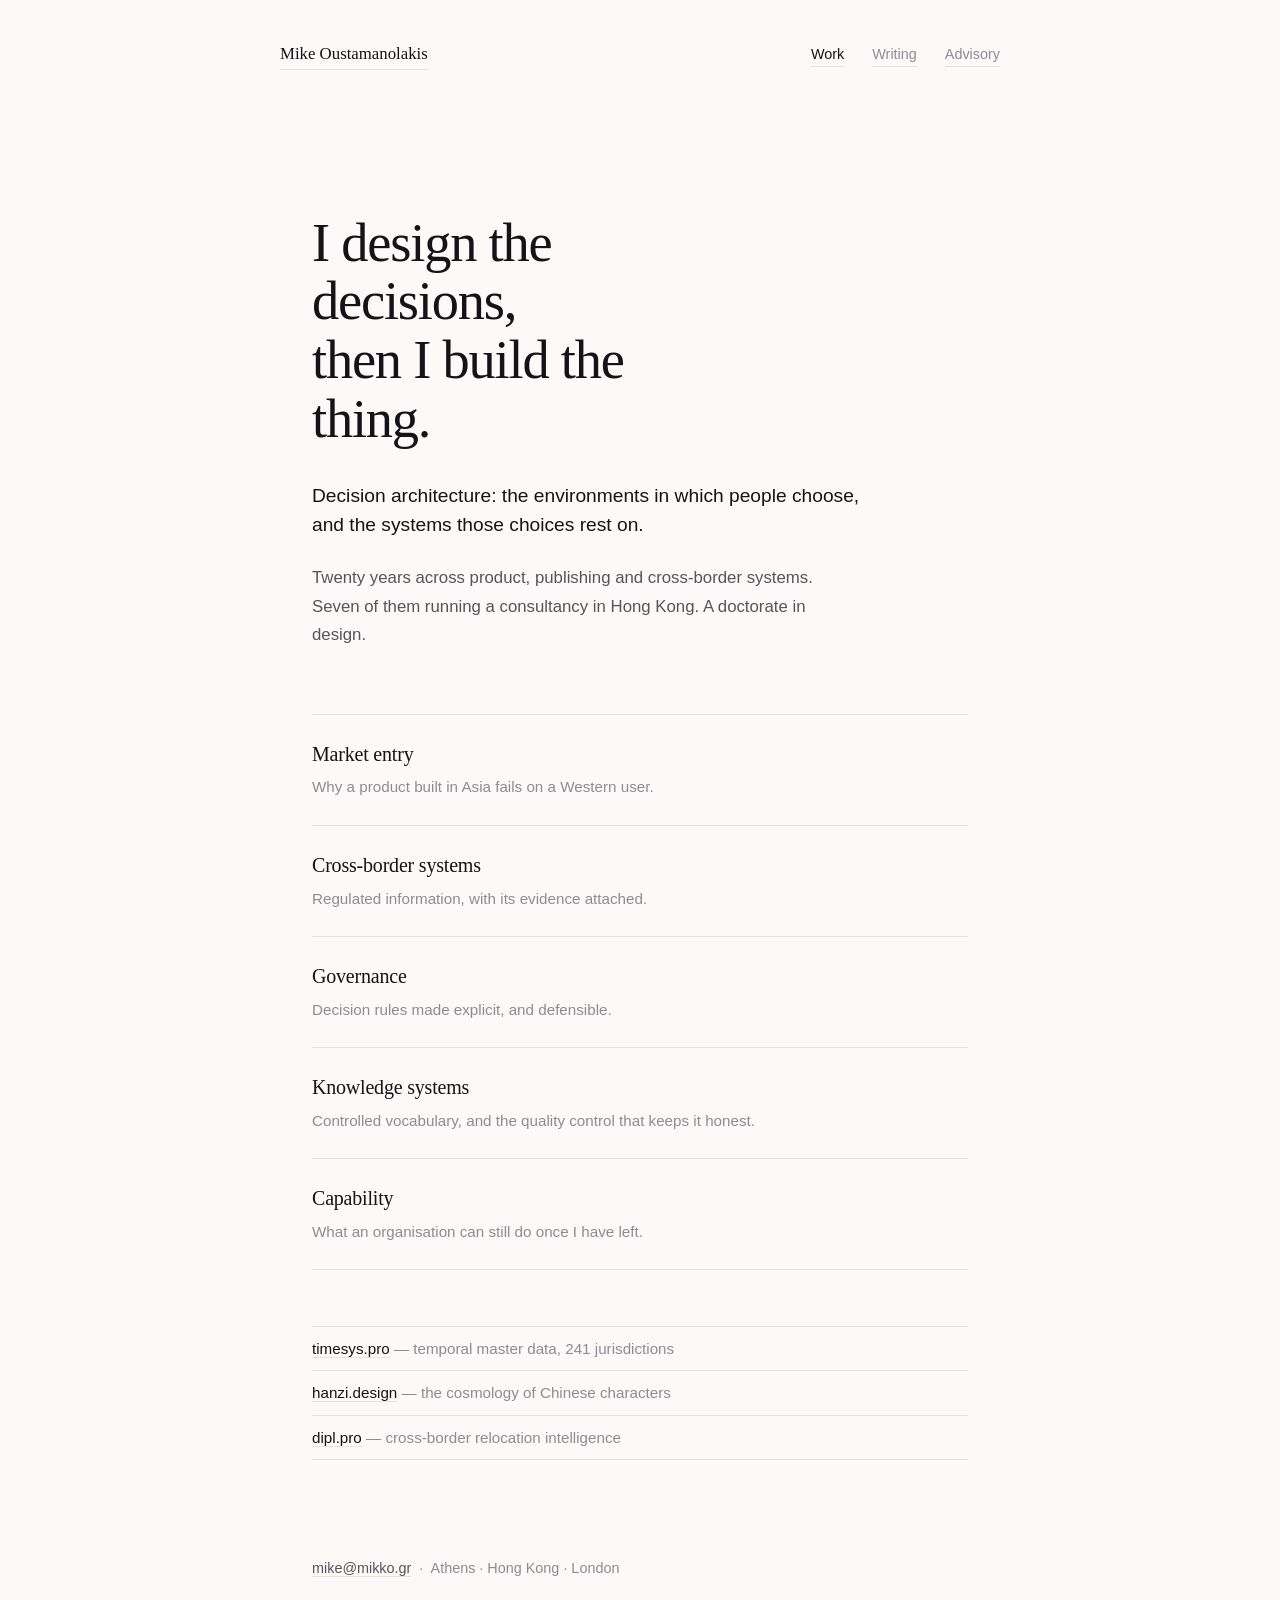
==== index.html @ 337f1ff6 "Minimal rewrite: 3 nav items, ~800 words total, evidence as bare lists" ====
<!doctype html>
<html lang="en"><head>
<meta charset="utf-8">
<meta name="viewport" content="width=device-width,initial-scale=1">
<title>Mike Oustamanolakis</title>
<meta name="description" content="Decision architecture — the environments in which people choose.">
<meta property="og:title" content="Mike Oustamanolakis"><meta property="og:description" content="Decision architecture — the environments in which people choose.">
<meta name="robots" content="noindex,nofollow"><!-- STAGING: remove to publish -->
<link rel="canonical" href="https://mikko.gr/">
<link rel="stylesheet" href="assets/site.css">
</head><body>
<a class="skip" href="#main">Skip to content</a>
<header class="site"><div class="wrap">
<a class="brand" href="/">Mike Oustamanolakis</a><nav class="site"><a href="index.html" aria-current="page">Work</a><a href="writing.html">Writing</a><a href="advisory.html">Advisory</a></nav>
</div></header>
<main id="main"><div class="wrap">

<h1>I design the decisions,<br>then I build the thing.</h1>
<p class="state">Decision architecture: the environments in which people choose, and the systems
those choices rest on.</p>
<p>Twenty years across product, publishing and cross-border systems. Seven of them running a
consultancy in Hong Kong. A doctorate in design.</p>
<ul class="index">
<li><a href="market-entry"><strong>Market entry</strong><span>Why a product built in Asia fails on a Western user.</span></a></li>
<li><a href="cross-border"><strong>Cross-border systems</strong><span>Regulated information, with its evidence attached.</span></a></li>
<li><a href="governance"><strong>Governance</strong><span>Decision rules made explicit, and defensible.</span></a></li>
<li><a href="knowledge"><strong>Knowledge systems</strong><span>Controlled vocabulary, and the quality control that keeps it honest.</span></a></li>
<li><a href="capability"><strong>Capability</strong><span>What an organisation can still do once I have left.</span></a></li>
</ul>
<ul class="bare">
<li><b><a href="https://timesys.pro">timesys.pro</a></b> — temporal master data, 241 jurisdictions</li>
<li><b><a href="https://hanzi.design">hanzi.design</a></b> — the cosmology of Chinese characters</li>
<li><b><a href="https://dipl.pro">dipl.pro</a></b> — cross-border relocation intelligence</li>
</ul>

</div></main>
<footer class="site"><div class="wrap"><a href="mailto:mike@mikko.gr">mike@mikko.gr</a> &nbsp;·&nbsp; Athens · Hong Kong · London</div></footer>
</body></html>
---- assets/site.css ----
/* mikko.gr — dependency-free. */
:root{
  --bg:#fbfaf8; --fg:#141317; --fg-2:#56535d; --fg-3:#8e8a96;
  --rule:#e6e3dd; --accent:#7d1a37;
  --serif:"Iowan Old Style","Palatino Linotype",Palatino,Georgia,serif;
  --sans:-apple-system,BlinkMacSystemFont,"Segoe UI",Helvetica,Arial,sans-serif;
  --mono:ui-monospace,SFMono-Regular,Menlo,monospace;
}
@media (prefers-color-scheme:dark){
  :root{--bg:#111015;--fg:#f4f2ee;--fg-2:#a9a5b0;--fg-3:#767280;--rule:#292731;--accent:#e08aa1}
}
:root[data-theme="dark"]{--bg:#111015;--fg:#f4f2ee;--fg-2:#a9a5b0;--fg-3:#767280;--rule:#292731;--accent:#e08aa1}
:root[data-theme="light"]{--bg:#fbfaf8;--fg:#141317;--fg-2:#56535d;--fg-3:#8e8a96;--rule:#e6e3dd;--accent:#7d1a37}

*{box-sizing:border-box}
html{-webkit-text-size-adjust:100%}
body{margin:0;background:var(--bg);color:var(--fg);font-family:var(--sans);
  font-size:17px;line-height:1.7;-webkit-font-smoothing:antialiased}
.wrap{max-width:720px;margin:0 auto;padding:0 clamp(1.5rem,6vw,2rem)}

header.site .wrap{display:flex;align-items:baseline;gap:2.5rem;
  padding:2.5rem 0 0;flex-wrap:wrap}
.brand{font-family:var(--serif);font-size:1.05rem;text-decoration:none;color:var(--fg)}
nav.site{margin-left:auto;display:flex;gap:1.75rem}
nav.site a{font-size:.9rem;color:var(--fg-3);text-decoration:none}
nav.site a:hover,nav.site a[aria-current="page"]{color:var(--fg)}

main{padding:clamp(5rem,14vw,9rem) 0 6rem}
h1{font-family:var(--serif);font-weight:400;letter-spacing:-.022em;line-height:1.08;
  font-size:clamp(2.3rem,6vw,3.4rem);margin:0 0 2rem;max-width:16ch}
h1.wide{max-width:20ch}
p{margin:0 0 1.5rem;color:var(--fg-2);max-width:58ch;font-size:1.05rem}
p.state{color:var(--fg);font-size:1.2rem;line-height:1.55;max-width:52ch}
a{color:var(--fg);text-decoration:none;border-bottom:1px solid var(--rule)}
a:hover{border-bottom-color:var(--accent)}
em{font-style:italic}
.eyebrow{font-family:var(--mono);font-size:.7rem;letter-spacing:.18em;
  text-transform:uppercase;color:var(--fg-3);margin:0 0 2.5rem}

/* index list */
ul.index{list-style:none;padding:0;margin:4rem 0 0;border-top:1px solid var(--rule)}
ul.index li{border-bottom:1px solid var(--rule)}
ul.index a{display:block;padding:1.4rem 0;border:0}
ul.index a:hover{color:var(--accent)}
ul.index strong{display:block;font-family:var(--serif);font-weight:400;
  font-size:1.25rem;letter-spacing:-.01em;color:var(--fg);margin-bottom:.15rem}
ul.index span{font-size:.95rem;color:var(--fg-3)}

/* bare facts */
ul.bare{list-style:none;padding:0;margin:3.5rem 0 0;font-size:.95rem;color:var(--fg-3)}
ul.bare li{padding:.55rem 0;border-bottom:1px solid var(--rule)}
ul.bare li:first-child{border-top:1px solid var(--rule)}
ul.bare b{color:var(--fg);font-weight:500}

footer.site{padding:0 0 6rem}
footer.site .wrap{color:var(--fg-3);font-size:.9rem}
footer.site a{color:var(--fg-2);border-bottom-color:var(--rule)}
.skip{position:absolute;left:-9999px}
.skip:focus{left:1rem;top:1rem;background:var(--bg);padding:.6rem 1rem;z-index:99}
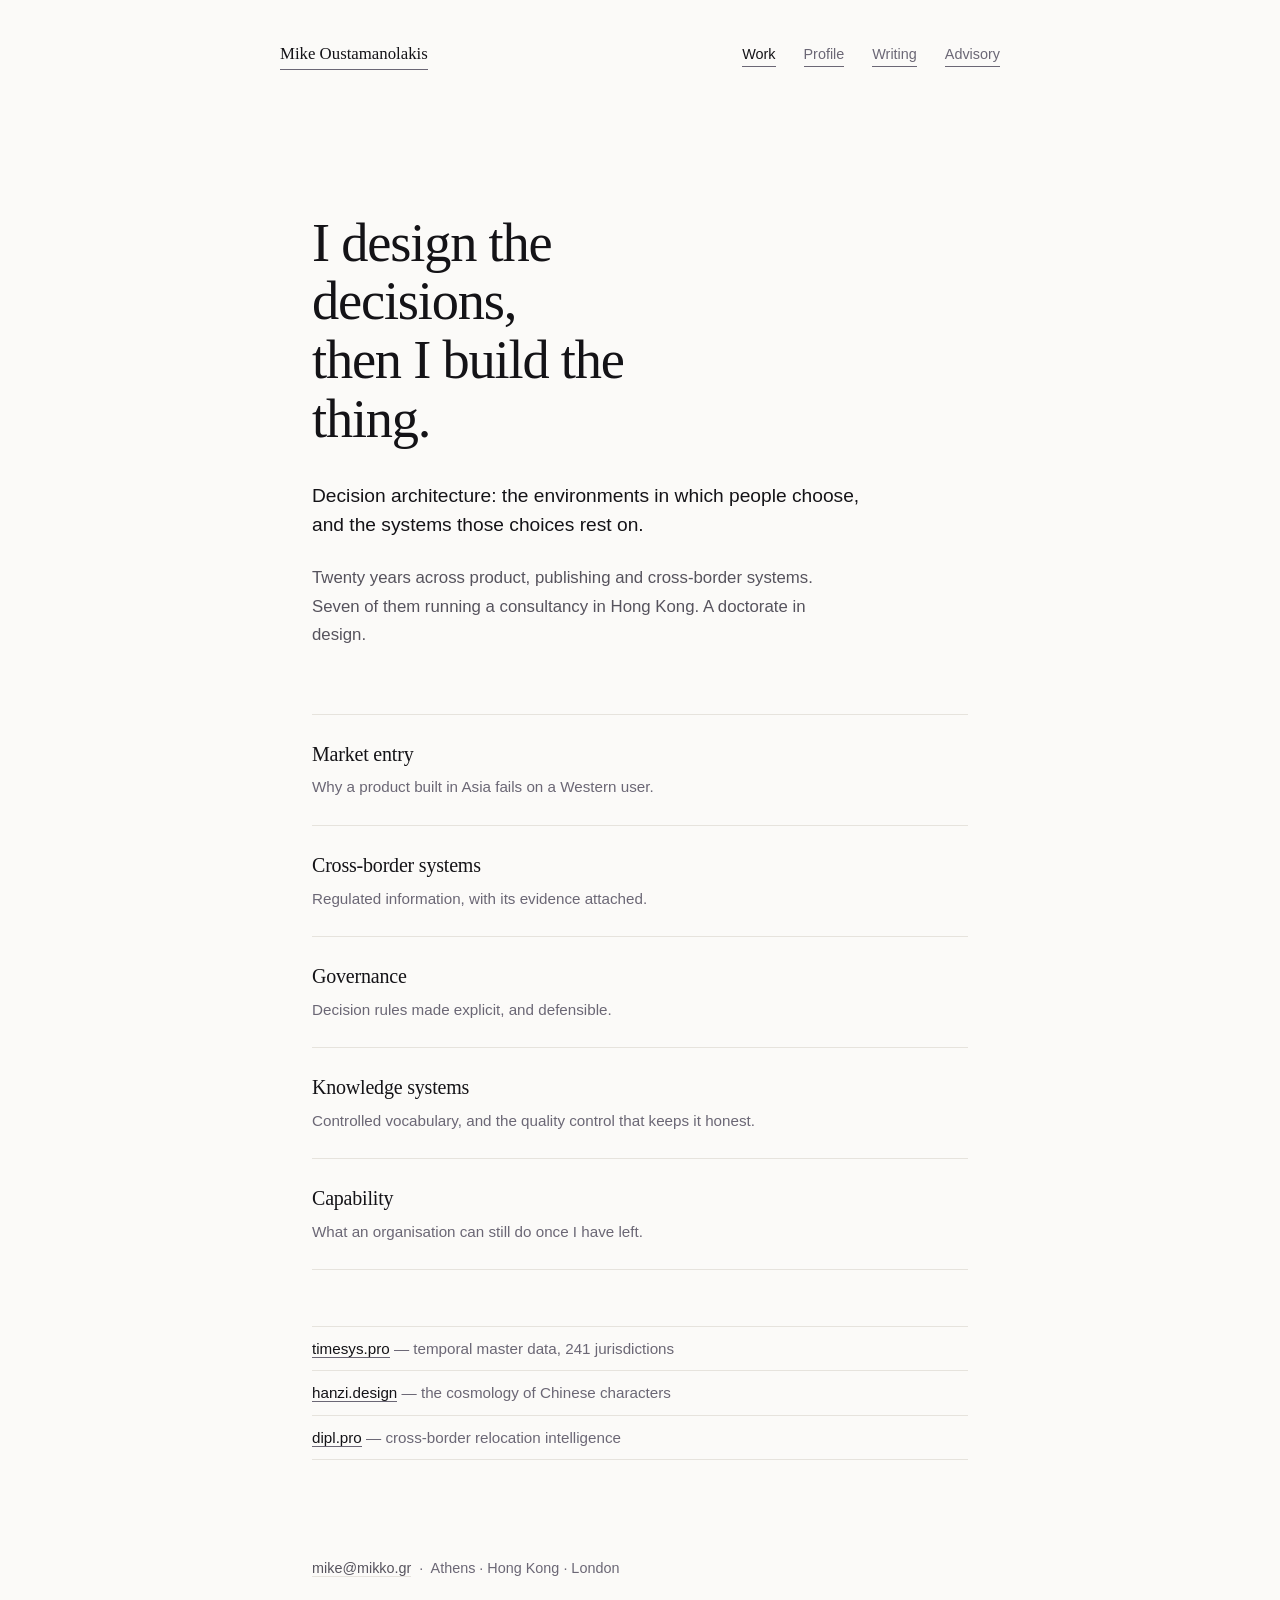
==== commit 3c9c2239: "Add /profile and 404; WCAG 2.1 AA fixes (contrast, link affordance, focus-visible)" ====
--- a/index.html
+++ b/index.html
@@ -11,7 +11,7 @@
 </head><body>
 <a class="skip" href="#main">Skip to content</a>
 <header class="site"><div class="wrap">
-<a class="brand" href="/">Mike Oustamanolakis</a><nav class="site"><a href="index.html" aria-current="page">Work</a><a href="writing.html">Writing</a><a href="advisory.html">Advisory</a></nav>
+<a class="brand" href="/">Mike Oustamanolakis</a><nav class="site"><a href="/" aria-current="page">Work</a><a href="/profile">Profile</a><a href="/writing">Writing</a><a href="/advisory">Advisory</a></nav>
 </div></header>
 <main id="main"><div class="wrap">
 
--- a/assets/site.css
+++ b/assets/site.css
@@ -1,16 +1,16 @@
 /* mikko.gr — dependency-free. */
 :root{
-  --bg:#fbfaf8; --fg:#141317; --fg-2:#56535d; --fg-3:#8e8a96;
+  --bg:#fbfaf8; --fg:#141317; --fg-2:#56535d; --fg-3:#6b6775;
   --rule:#e6e3dd; --accent:#7d1a37;
   --serif:"Iowan Old Style","Palatino Linotype",Palatino,Georgia,serif;
   --sans:-apple-system,BlinkMacSystemFont,"Segoe UI",Helvetica,Arial,sans-serif;
   --mono:ui-monospace,SFMono-Regular,Menlo,monospace;
 }
 @media (prefers-color-scheme:dark){
-  :root{--bg:#111015;--fg:#f4f2ee;--fg-2:#a9a5b0;--fg-3:#767280;--rule:#292731;--accent:#e08aa1}
+  :root{--bg:#111015;--fg:#f4f2ee;--fg-2:#a9a5b0;--fg-3:#8f8b99;--rule:#292731;--accent:#e08aa1}
 }
-:root[data-theme="dark"]{--bg:#111015;--fg:#f4f2ee;--fg-2:#a9a5b0;--fg-3:#767280;--rule:#292731;--accent:#e08aa1}
-:root[data-theme="light"]{--bg:#fbfaf8;--fg:#141317;--fg-2:#56535d;--fg-3:#8e8a96;--rule:#e6e3dd;--accent:#7d1a37}
+:root[data-theme="dark"]{--bg:#111015;--fg:#f4f2ee;--fg-2:#a9a5b0;--fg-3:#8f8b99;--rule:#292731;--accent:#e08aa1}
+:root[data-theme="light"]{--bg:#fbfaf8;--fg:#141317;--fg-2:#56535d;--fg-3:#6b6775;--rule:#e6e3dd;--accent:#7d1a37}
 
 *{box-sizing:border-box}
 html{-webkit-text-size-adjust:100%}
@@ -31,7 +31,7 @@
 h1.wide{max-width:20ch}
 p{margin:0 0 1.5rem;color:var(--fg-2);max-width:58ch;font-size:1.05rem}
 p.state{color:var(--fg);font-size:1.2rem;line-height:1.55;max-width:52ch}
-a{color:var(--fg);text-decoration:none;border-bottom:1px solid var(--rule)}
+a{color:var(--fg);text-decoration:none;border-bottom:1px solid var(--fg-3)}
 a:hover{border-bottom-color:var(--accent)}
 em{font-style:italic}
 .eyebrow{font-family:var(--mono);font-size:.7rem;letter-spacing:.18em;
@@ -57,3 +57,10 @@
 footer.site a{color:var(--fg-2);border-bottom-color:var(--rule)}
 .skip{position:absolute;left:-9999px}
 .skip:focus{left:1rem;top:1rem;background:var(--bg);padding:.6rem 1rem;z-index:99}
+
+h2{font-family:var(--serif);font-weight:400;font-size:1.35rem;letter-spacing:-.01em;
+  margin:4rem 0 0;color:var(--fg)}
+h2 + ul.bare{margin-top:1.25rem}
+
+a:focus-visible,button:focus-visible{outline:2px solid var(--accent);outline-offset:3px;border-radius:2px}
+@media (prefers-reduced-motion:reduce){*{animation:none!important;transition:none!important}}
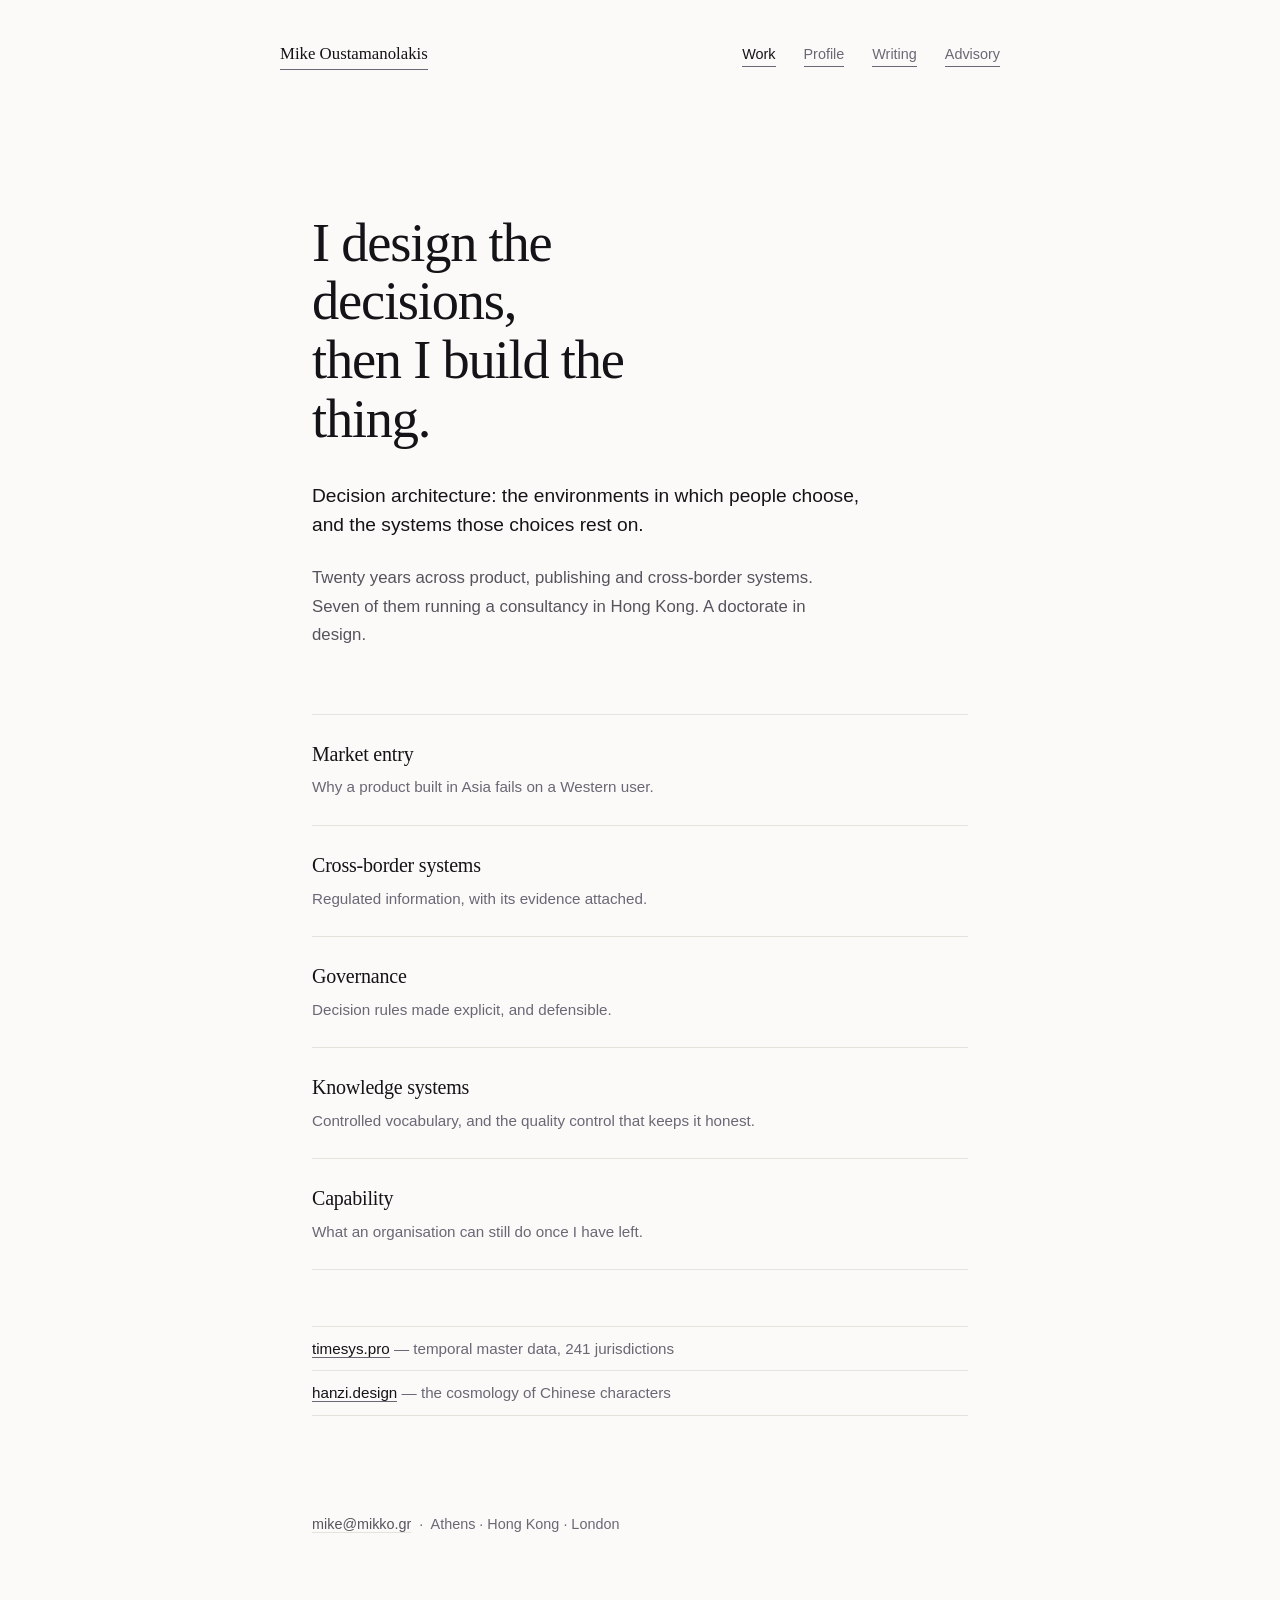
==== commit 4050b599: "Add HSBC executive briefing deck; remove dead dipl.pro links" ====
--- a/index.html
+++ b/index.html
@@ -30,7 +30,6 @@
 <ul class="bare">
 <li><b><a href="https://timesys.pro">timesys.pro</a></b> — temporal master data, 241 jurisdictions</li>
 <li><b><a href="https://hanzi.design">hanzi.design</a></b> — the cosmology of Chinese characters</li>
-<li><b><a href="https://dipl.pro">dipl.pro</a></b> — cross-border relocation intelligence</li>
 </ul>
 
 </div></main>
--- a/assets/site.css
+++ b/assets/site.css
@@ -64,3 +64,19 @@
 
 a:focus-visible,button:focus-visible{outline:2px solid var(--accent);outline-offset:3px;border-radius:2px}
 @media (prefers-reduced-motion:reduce){*{animation:none!important;transition:none!important}}
+
+/* case study */
+.meta{font-family:var(--mono);font-size:.72rem;letter-spacing:.06em;color:var(--fg-3);
+  margin:0 0 3rem;line-height:1.9}
+.scroll-x{overflow-x:auto;margin:2.5rem 0}
+table.cmp{width:100%;border-collapse:collapse;font-size:.95rem;min-width:420px}
+table.cmp th{text-align:left;font-family:var(--mono);font-size:.68rem;letter-spacing:.1em;
+  text-transform:uppercase;color:var(--fg-3);font-weight:400;padding:0 1rem .7rem 0;
+  border-bottom:1px solid var(--fg-3)}
+table.cmp td{padding:.75rem 1rem .75rem 0;border-bottom:1px solid var(--rule);color:var(--fg-2)}
+table.cmp td:first-child{color:var(--fg)}
+table.cmp td+td,table.cmp th+th{text-align:right;width:1%;white-space:nowrap;font-variant-numeric:tabular-nums}
+blockquote{margin:3rem 0;padding-left:1.5rem;border-left:2px solid var(--accent);
+  font-family:var(--serif);font-size:1.35rem;line-height:1.4;color:var(--fg);max-width:44ch}
+blockquote p{color:inherit;margin:0;max-width:none;font-size:inherit}
+.talk{margin-top:5rem;padding-top:2.5rem;border-top:1px solid var(--fg-3)}
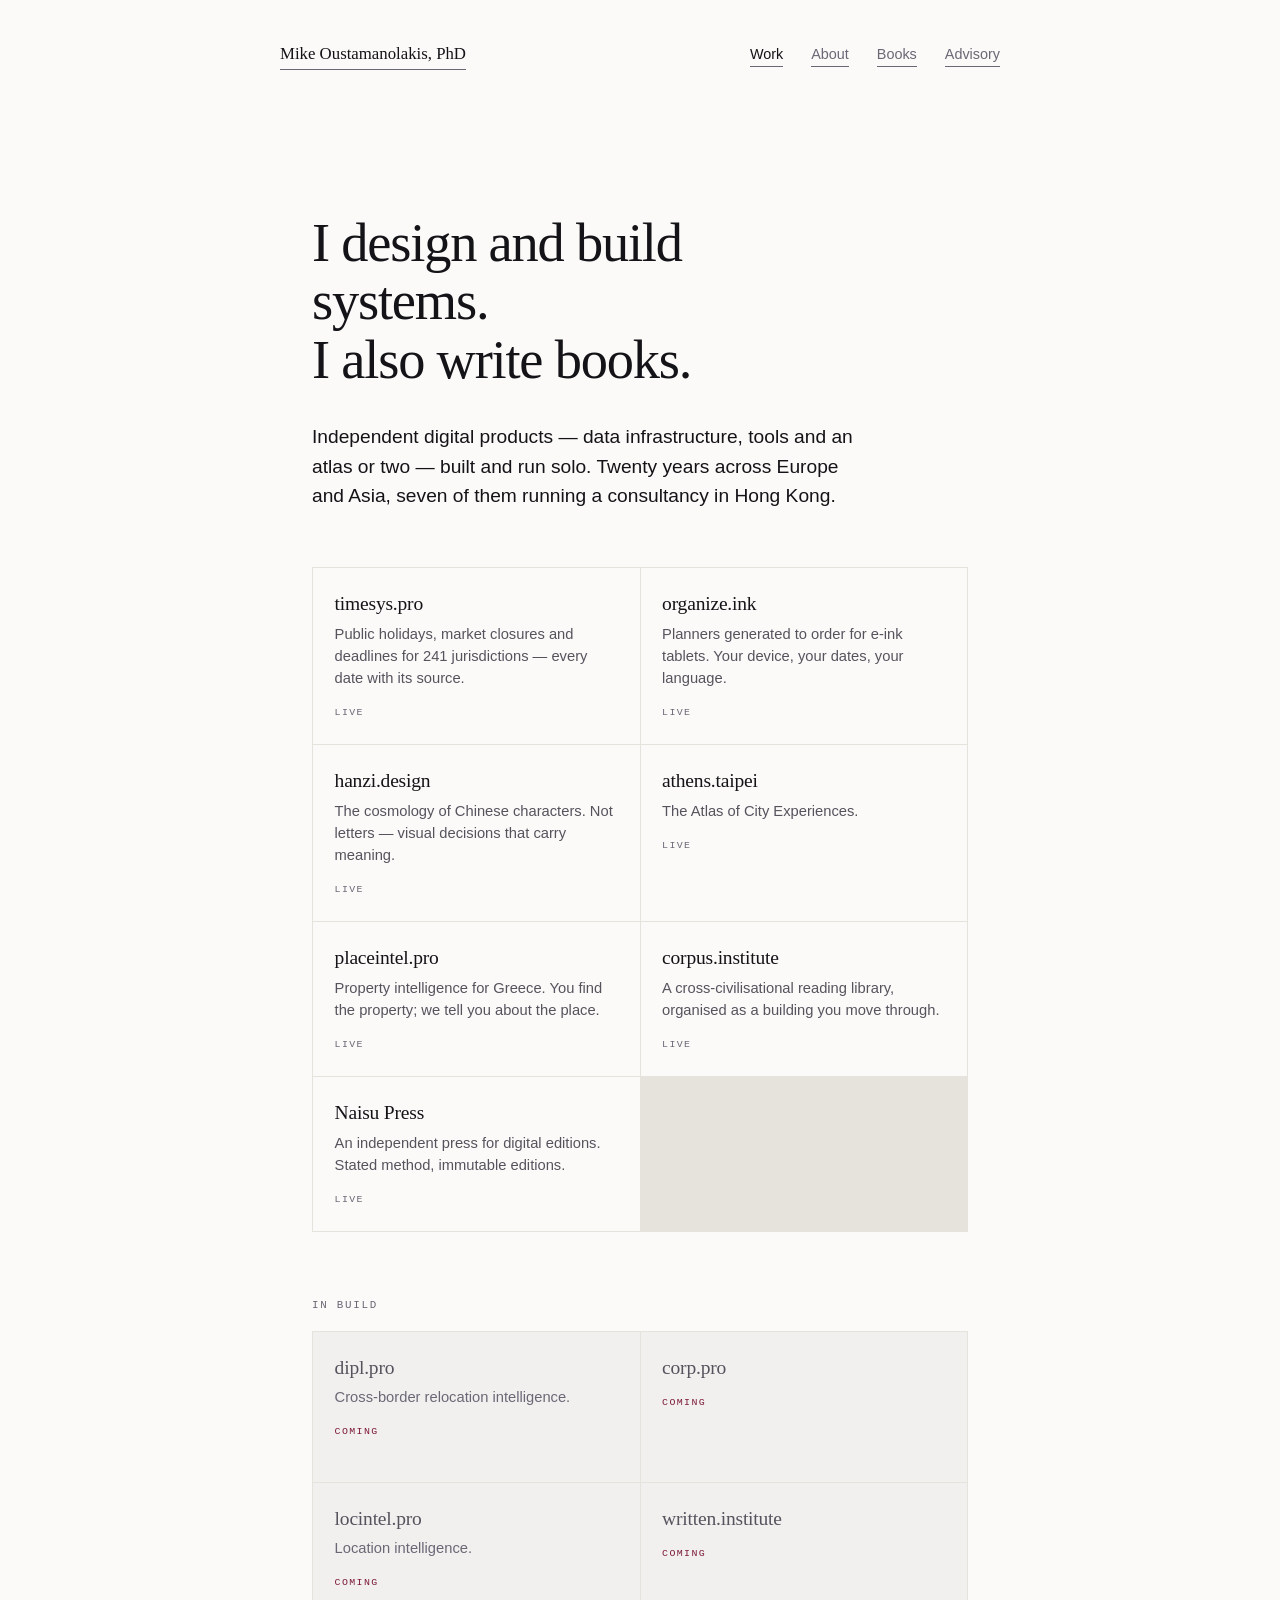
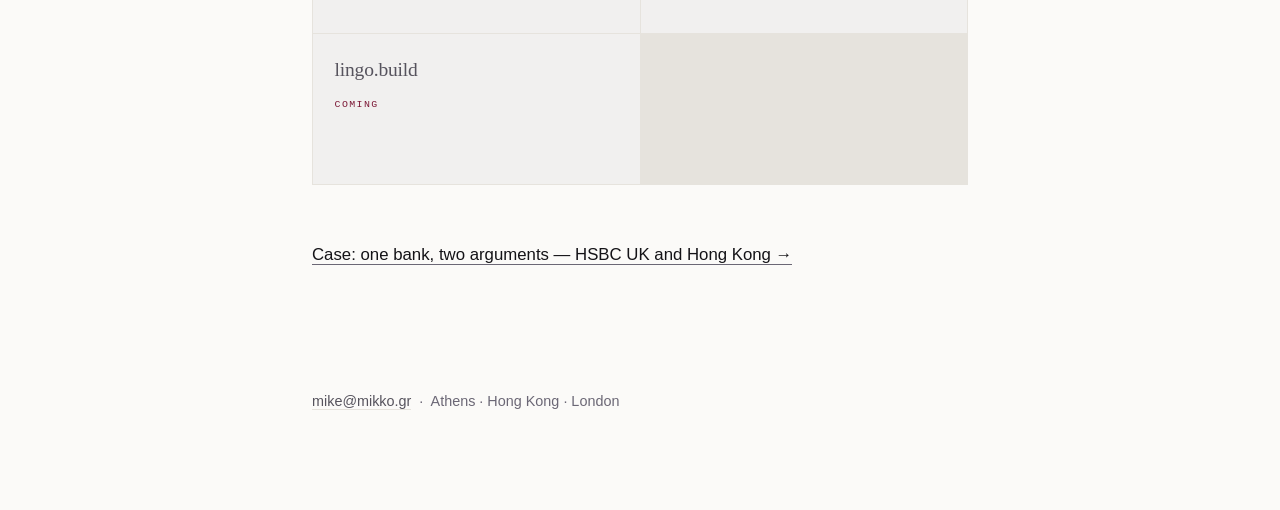
==== commit 922eb304: "Restructure: venture grid homepage, cut five domain essays, industry-first about, PhD in brand" ====
--- a/index.html
+++ b/index.html
@@ -2,35 +2,26 @@
 <html lang="en"><head>
 <meta charset="utf-8">
 <meta name="viewport" content="width=device-width,initial-scale=1">
-<title>Mike Oustamanolakis</title>
-<meta name="description" content="Decision architecture — the environments in which people choose.">
-<meta property="og:title" content="Mike Oustamanolakis"><meta property="og:description" content="Decision architecture — the environments in which people choose.">
+<title>Mike Oustamanolakis, PhD</title>
+<meta name="description" content="I design and build systems. I also write books.">
+<meta property="og:title" content="Mike Oustamanolakis, PhD"><meta property="og:description" content="I design and build systems. I also write books.">
 <meta name="robots" content="noindex,nofollow"><!-- STAGING: remove to publish -->
 <link rel="canonical" href="https://mikko.gr/">
-<link rel="stylesheet" href="assets/site.css">
+<link rel="stylesheet" href="/assets/site.css">
 </head><body>
 <a class="skip" href="#main">Skip to content</a>
 <header class="site"><div class="wrap">
-<a class="brand" href="/">Mike Oustamanolakis</a><nav class="site"><a href="/" aria-current="page">Work</a><a href="/profile">Profile</a><a href="/writing">Writing</a><a href="/advisory">Advisory</a></nav>
+<a class="brand" href="/">Mike Oustamanolakis, PhD</a><nav class="site"><a href="/" aria-current="page">Work</a><a href="/about">About</a><a href="/writing">Books</a><a href="/advisory">Advisory</a></nav>
 </div></header>
 <main id="main"><div class="wrap">
 
-<h1>I design the decisions,<br>then I build the thing.</h1>
-<p class="state">Decision architecture: the environments in which people choose, and the systems
-those choices rest on.</p>
-<p>Twenty years across product, publishing and cross-border systems. Seven of them running a
-consultancy in Hong Kong. A doctorate in design.</p>
-<ul class="index">
-<li><a href="market-entry"><strong>Market entry</strong><span>Why a product built in Asia fails on a Western user.</span></a></li>
-<li><a href="cross-border"><strong>Cross-border systems</strong><span>Regulated information, with its evidence attached.</span></a></li>
-<li><a href="governance"><strong>Governance</strong><span>Decision rules made explicit, and defensible.</span></a></li>
-<li><a href="knowledge"><strong>Knowledge systems</strong><span>Controlled vocabulary, and the quality control that keeps it honest.</span></a></li>
-<li><a href="capability"><strong>Capability</strong><span>What an organisation can still do once I have left.</span></a></li>
-</ul>
-<ul class="bare">
-<li><b><a href="https://timesys.pro">timesys.pro</a></b> — temporal master data, 241 jurisdictions</li>
-<li><b><a href="https://hanzi.design">hanzi.design</a></b> — the cosmology of Chinese characters</li>
-</ul>
+<h1>I design and build systems.<br>I also write books.</h1>
+<p class="state">Independent digital products — data infrastructure, tools and an atlas or two —
+built and run solo. Twenty years across Europe and Asia, seven of them running a consultancy in Hong Kong.</p>
+<div class="grid"><a class="card" href="https://timesys.pro"><span class="name">timesys.pro</span><p class="desc">Public holidays, market closures and deadlines for 241 jurisdictions — every date with its source.</p><span class="tag">Live</span></a><a class="card" href="https://organize.ink"><span class="name">organize.ink</span><p class="desc">Planners generated to order for e-ink tablets. Your device, your dates, your language.</p><span class="tag">Live</span></a><a class="card" href="https://hanzi.design"><span class="name">hanzi.design</span><p class="desc">The cosmology of Chinese characters. Not letters — visual decisions that carry meaning.</p><span class="tag">Live</span></a><a class="card" href="https://athens.taipei"><span class="name">athens.taipei</span><p class="desc">The Atlas of City Experiences.</p><span class="tag">Live</span></a><a class="card" href="https://placeintel.pro"><span class="name">placeintel.pro</span><p class="desc">Property intelligence for Greece. You find the property; we tell you about the place.</p><span class="tag">Live</span></a><a class="card" href="https://corpus.institute"><span class="name">corpus.institute</span><p class="desc">A cross-civilisational reading library, organised as a building you move through.</p><span class="tag">Live</span></a><a class="card" href="https://naisu.pro"><span class="name">Naisu Press</span><p class="desc">An independent press for digital editions. Stated method, immutable editions.</p><span class="tag">Live</span></a></div>
+<p class="groupname">In build</p>
+<div class="grid"><div class="card soon"><span class="name">dipl.pro</span><p class="desc">Cross-border relocation intelligence.</p><span class="tag">Coming</span></div><div class="card soon"><span class="name">corp.pro</span><span class="tag">Coming</span></div><div class="card soon"><span class="name">locintel.pro</span><p class="desc">Location intelligence.</p><span class="tag">Coming</span></div><div class="card soon"><span class="name">written.institute</span><span class="tag">Coming</span></div><div class="card soon"><span class="name">lingo.build</span><span class="tag">Coming</span></div></div>
+<p style="margin-top:3.5rem"><a href="/hsbc">Case: one bank, two arguments &mdash; HSBC UK and Hong Kong &rarr;</a></p>
 
 </div></main>
 <footer class="site"><div class="wrap"><a href="mailto:mike@mikko.gr">mike@mikko.gr</a> &nbsp;·&nbsp; Athens · Hong Kong · London</div></footer>
--- a/assets/site.css
+++ b/assets/site.css
@@ -80,3 +80,21 @@
   font-family:var(--serif);font-size:1.35rem;line-height:1.4;color:var(--fg);max-width:44ch}
 blockquote p{color:inherit;margin:0;max-width:none;font-size:inherit}
 .talk{margin-top:5rem;padding-top:2.5rem;border-top:1px solid var(--fg-3)}
+
+/* venture grid */
+.grid{display:grid;grid-template-columns:repeat(auto-fill,minmax(230px,1fr));
+  gap:1px;background:var(--rule);border:1px solid var(--rule);margin:3.5rem 0 0}
+.card{background:var(--bg);padding:1.5rem 1.35rem 1.4rem;display:block;border:0;min-height:150px}
+a.card:hover{background:var(--card-hover,transparent);border:0}
+a.card:hover .name{color:var(--accent)}
+.card .name{font-family:var(--serif);font-size:1.22rem;letter-spacing:-.01em;color:var(--fg);
+  display:block;margin-bottom:.45rem;line-height:1.2}
+.card .desc{font-size:.92rem;color:var(--fg-2);line-height:1.5;margin:0}
+.card .tag{font-family:var(--mono);font-size:.62rem;letter-spacing:.14em;text-transform:uppercase;
+  color:var(--fg-3);display:block;margin-top:1rem}
+.card.soon{background:color-mix(in srgb,var(--fg-3) 7%,var(--bg))}
+.card.soon .name{color:var(--fg-2)}
+.card.soon .desc{color:var(--fg-3)}
+.card.soon .tag{color:var(--accent)}
+.groupname{font-family:var(--mono);font-size:.68rem;letter-spacing:.16em;text-transform:uppercase;
+  color:var(--fg-3);margin:4rem 0 -2.5rem}
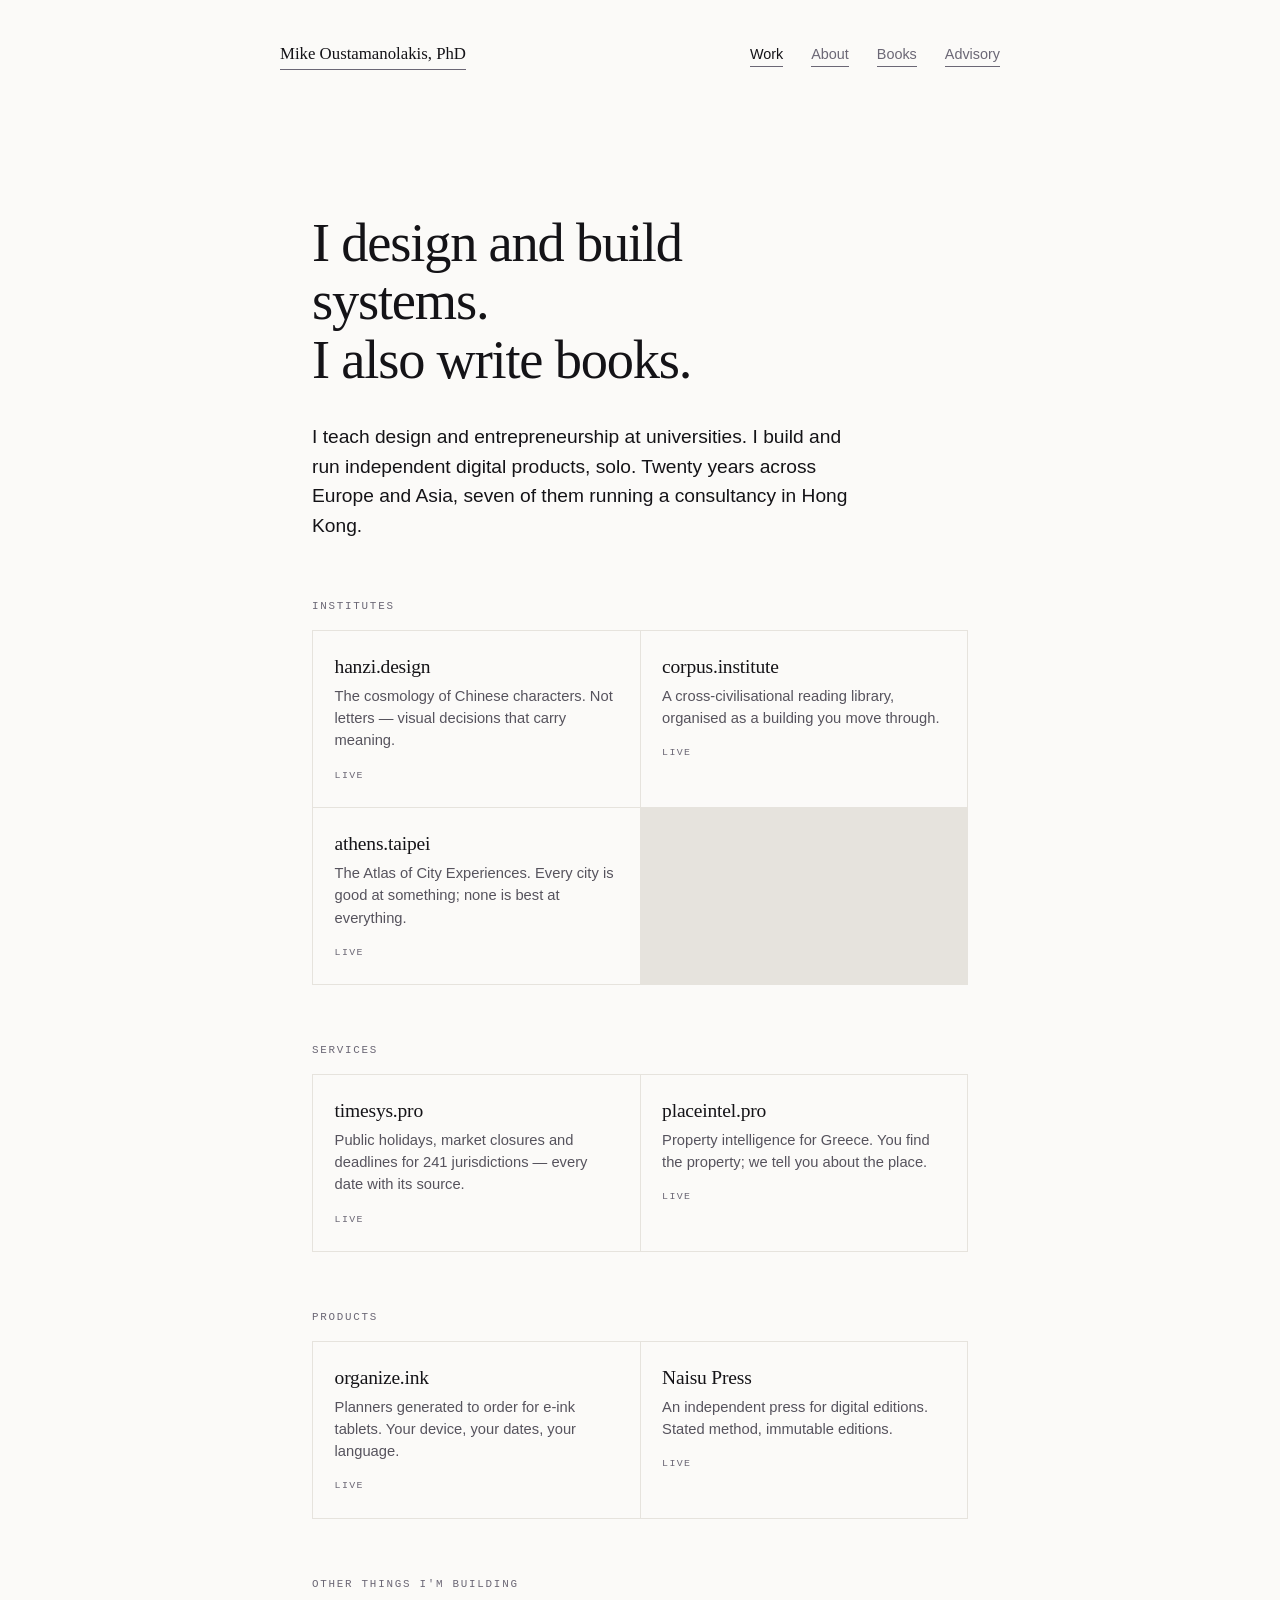
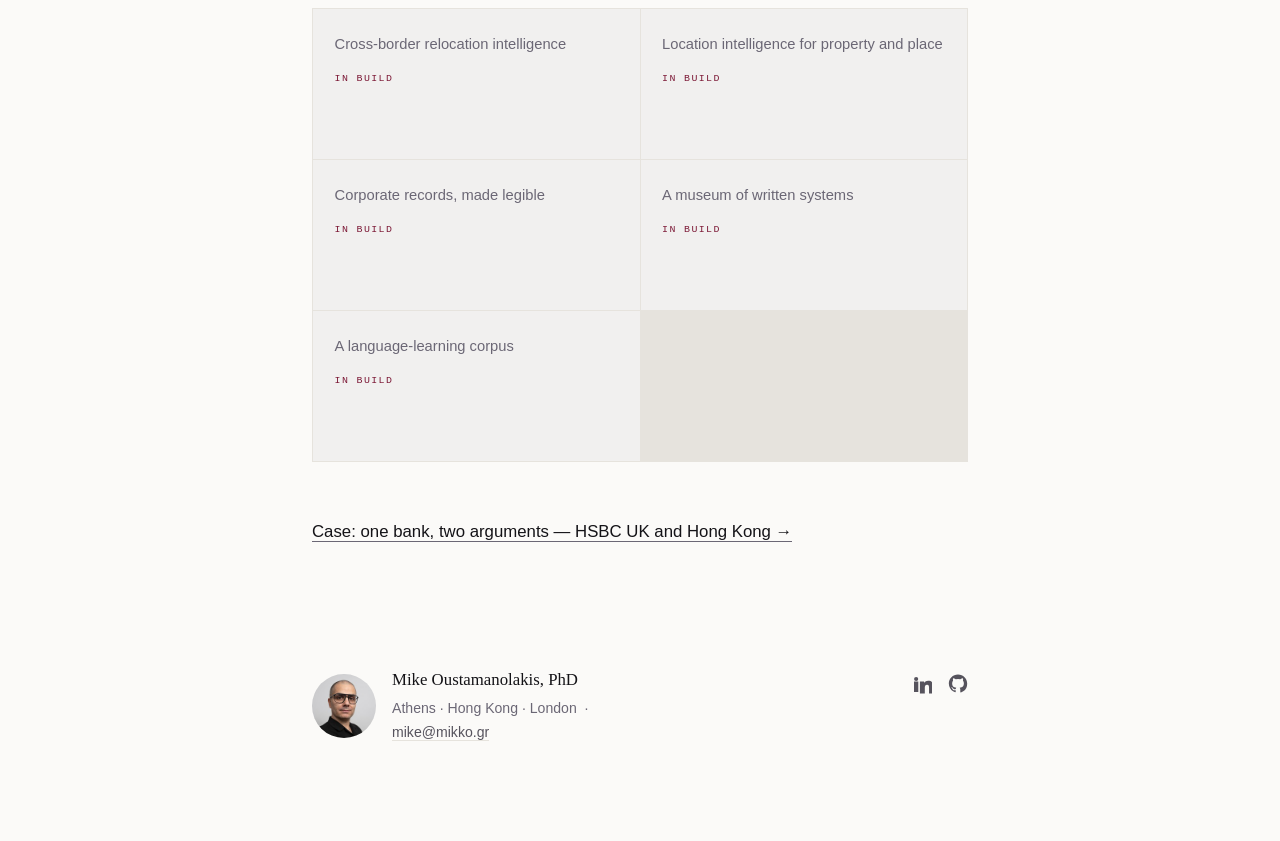
==== commit 23b6fc4f: "Group ventures by taxonomy; concept-only in-build cards; avatar footer, social icons, favicon" ====
--- a/index.html
+++ b/index.html
@@ -7,6 +7,7 @@
 <meta property="og:title" content="Mike Oustamanolakis, PhD"><meta property="og:description" content="I design and build systems. I also write books.">
 <meta name="robots" content="noindex,nofollow"><!-- STAGING: remove to publish -->
 <link rel="canonical" href="https://mikko.gr/">
+<link rel="icon" href="data:image/svg+xml,%3Csvg xmlns='http://www.w3.org/2000/svg' viewBox='0 0 32 32'%3E%3Crect width='32' height='32' rx='6' fill='%23141317'/%3E%3Ctext x='16' y='23' font-family='Georgia,serif' font-size='19' font-style='italic' text-anchor='middle' fill='%23FBFAF8'%3Em%3C/text%3E%3C/svg%3E">
 <link rel="stylesheet" href="/assets/site.css">
 </head><body>
 <a class="skip" href="#main">Skip to content</a>
@@ -16,13 +17,27 @@
 <main id="main"><div class="wrap">
 
 <h1>I design and build systems.<br>I also write books.</h1>
-<p class="state">Independent digital products — data infrastructure, tools and an atlas or two —
-built and run solo. Twenty years across Europe and Asia, seven of them running a consultancy in Hong Kong.</p>
-<div class="grid"><a class="card" href="https://timesys.pro"><span class="name">timesys.pro</span><p class="desc">Public holidays, market closures and deadlines for 241 jurisdictions — every date with its source.</p><span class="tag">Live</span></a><a class="card" href="https://organize.ink"><span class="name">organize.ink</span><p class="desc">Planners generated to order for e-ink tablets. Your device, your dates, your language.</p><span class="tag">Live</span></a><a class="card" href="https://hanzi.design"><span class="name">hanzi.design</span><p class="desc">The cosmology of Chinese characters. Not letters — visual decisions that carry meaning.</p><span class="tag">Live</span></a><a class="card" href="https://athens.taipei"><span class="name">athens.taipei</span><p class="desc">The Atlas of City Experiences.</p><span class="tag">Live</span></a><a class="card" href="https://placeintel.pro"><span class="name">placeintel.pro</span><p class="desc">Property intelligence for Greece. You find the property; we tell you about the place.</p><span class="tag">Live</span></a><a class="card" href="https://corpus.institute"><span class="name">corpus.institute</span><p class="desc">A cross-civilisational reading library, organised as a building you move through.</p><span class="tag">Live</span></a><a class="card" href="https://naisu.pro"><span class="name">Naisu Press</span><p class="desc">An independent press for digital editions. Stated method, immutable editions.</p><span class="tag">Live</span></a></div>
-<p class="groupname">In build</p>
-<div class="grid"><div class="card soon"><span class="name">dipl.pro</span><p class="desc">Cross-border relocation intelligence.</p><span class="tag">Coming</span></div><div class="card soon"><span class="name">corp.pro</span><span class="tag">Coming</span></div><div class="card soon"><span class="name">locintel.pro</span><p class="desc">Location intelligence.</p><span class="tag">Coming</span></div><div class="card soon"><span class="name">written.institute</span><span class="tag">Coming</span></div><div class="card soon"><span class="name">lingo.build</span><span class="tag">Coming</span></div></div>
+<p class="state">I teach design and entrepreneurship at universities. I build and run independent
+digital products, solo. Twenty years across Europe and Asia, seven of them running a consultancy
+in Hong Kong.</p>
+<p class="groupname">Institutes</p><div class="grid"><a class="card" href="https://hanzi.design"><span class="name">hanzi.design</span><p class="desc">The cosmology of Chinese characters. Not letters — visual decisions that carry meaning.</p><span class="tag">Live</span></a><a class="card" href="https://corpus.institute"><span class="name">corpus.institute</span><p class="desc">A cross-civilisational reading library, organised as a building you move through.</p><span class="tag">Live</span></a><a class="card" href="https://athens.taipei"><span class="name">athens.taipei</span><p class="desc">The Atlas of City Experiences. Every city is good at something; none is best at everything.</p><span class="tag">Live</span></a></div>
+<p class="groupname">Services</p><div class="grid"><a class="card" href="https://timesys.pro"><span class="name">timesys.pro</span><p class="desc">Public holidays, market closures and deadlines for 241 jurisdictions — every date with its source.</p><span class="tag">Live</span></a><a class="card" href="https://placeintel.pro"><span class="name">placeintel.pro</span><p class="desc">Property intelligence for Greece. You find the property; we tell you about the place.</p><span class="tag">Live</span></a></div>
+<p class="groupname">Products</p><div class="grid"><a class="card" href="https://organize.ink"><span class="name">organize.ink</span><p class="desc">Planners generated to order for e-ink tablets. Your device, your dates, your language.</p><span class="tag">Live</span></a><a class="card" href="https://naisu.pro"><span class="name">Naisu Press</span><p class="desc">An independent press for digital editions. Stated method, immutable editions.</p><span class="tag">Live</span></a></div>
+<p class="groupname">Other things I'm building</p>
+<div class="grid"><div class="card soon"><p class="desc">Cross-border relocation intelligence</p><span class="tag">In build</span></div><div class="card soon"><p class="desc">Location intelligence for property and place</p><span class="tag">In build</span></div><div class="card soon"><p class="desc">Corporate records, made legible</p><span class="tag">In build</span></div><div class="card soon"><p class="desc">A museum of written systems</p><span class="tag">In build</span></div><div class="card soon"><p class="desc">A language-learning corpus</p><span class="tag">In build</span></div></div>
 <p style="margin-top:3.5rem"><a href="/hsbc">Case: one bank, two arguments &mdash; HSBC UK and Hong Kong &rarr;</a></p>
 
 </div></main>
-<footer class="site"><div class="wrap"><a href="mailto:mike@mikko.gr">mike@mikko.gr</a> &nbsp;·&nbsp; Athens · Hong Kong · London</div></footer>
+<footer class="site"><div class="wrap">
+  <div class="fid">
+    <img src="/img/mike-320.jpg" srcset="/img/mike-160.jpg 160w, /img/mike-320.jpg 320w" sizes="64px"
+         width="64" height="64" alt="Mike Oustamanolakis" loading="lazy">
+    <div><span class="who">Mike Oustamanolakis, PhD</span>
+    <p>Athens · Hong Kong · London &nbsp;·&nbsp; <a href="mailto:mike@mikko.gr">mike@mikko.gr</a></p></div>
+  </div>
+  <div class="social">
+    <a href="https://www.linkedin.com/in/oustamanolakis" rel="me noopener" aria-label="LinkedIn"><svg viewBox="0 0 24 24" aria-hidden="true"><path d="M4.98 3.5a2.5 2.5 0 1 1 0 5 2.5 2.5 0 0 1 0-5zM2.4 21.5h5.16V9.06H2.4V21.5zM9.5 9.06h4.95v1.7h.07c.69-1.24 2.37-2.55 4.88-2.55 5.22 0 6.18 3.28 6.18 7.55v7.74h-5.15v-6.86c0-1.64-.03-3.74-2.34-3.74-2.35 0-2.71 1.78-2.71 3.62v6.98H9.5V9.06z"/></svg></a>
+    <a href="https://github.com/oustaman" rel="me noopener" aria-label="GitHub"><svg viewBox="0 0 24 24" aria-hidden="true"><path d="M12 .5C5.73.5.99 5.24.99 11.5c0 4.86 3.15 8.98 7.52 10.44.55.1.75-.24.75-.53v-1.9c-3.06.66-3.71-1.3-3.71-1.3-.5-1.28-1.23-1.62-1.23-1.62-1-.68.08-.67.08-.67 1.1.08 1.69 1.14 1.69 1.14.99 1.7 2.58 1.21 3.21.93.1-.72.39-1.21.7-1.49-2.44-.28-5.01-1.22-5.01-5.44 0-1.2.43-2.18 1.13-2.95-.11-.28-.49-1.4.11-2.92 0 0 .93-.3 3.03 1.13a10.5 10.5 0 0 1 5.52 0c2.1-1.43 3.02-1.13 3.02-1.13.6 1.52.22 2.64.11 2.92.71.77 1.13 1.75 1.13 2.95 0 4.23-2.58 5.16-5.03 5.43.4.34.75 1.01.75 2.04v3.03c0 .29.2.64.76.53A11.01 11.01 0 0 0 23.01 11.5C23.01 5.24 18.27.5 12 .5z"/></svg></a>
+  </div>
+</div></footer>
 </body></html>
--- a/assets/site.css
+++ b/assets/site.css
@@ -97,4 +97,17 @@
 .card.soon .desc{color:var(--fg-3)}
 .card.soon .tag{color:var(--accent)}
 .groupname{font-family:var(--mono);font-size:.68rem;letter-spacing:.16em;text-transform:uppercase;
-  color:var(--fg-3);margin:4rem 0 -2.5rem}
+  color:var(--fg-3);margin:3.5rem 0 .9rem}
+.grid{margin-top:0}
+
+/* footer identity */
+footer.site .wrap{display:flex;align-items:flex-start;gap:1.5rem;flex-wrap:wrap}
+.fid{display:flex;align-items:center;gap:1rem;flex:1;min-width:260px}
+.fid img{width:64px;height:64px;border-radius:50%;flex-shrink:0}
+.fid .who{font-family:var(--serif);font-size:1.05rem;color:var(--fg);display:block;margin-bottom:.15rem}
+.fid p{margin:0;font-size:.88rem;color:var(--fg-3);max-width:38ch}
+.social{display:flex;gap:1rem;align-items:center;margin-left:auto;padding-top:.5rem}
+.social a{border:0;display:inline-flex;color:var(--fg-3)}
+.social a:hover{color:var(--accent)}
+.social svg{width:20px;height:20px;fill:currentColor;display:block}
+.social a:focus-visible{outline:2px solid var(--accent);outline-offset:3px;border-radius:2px}
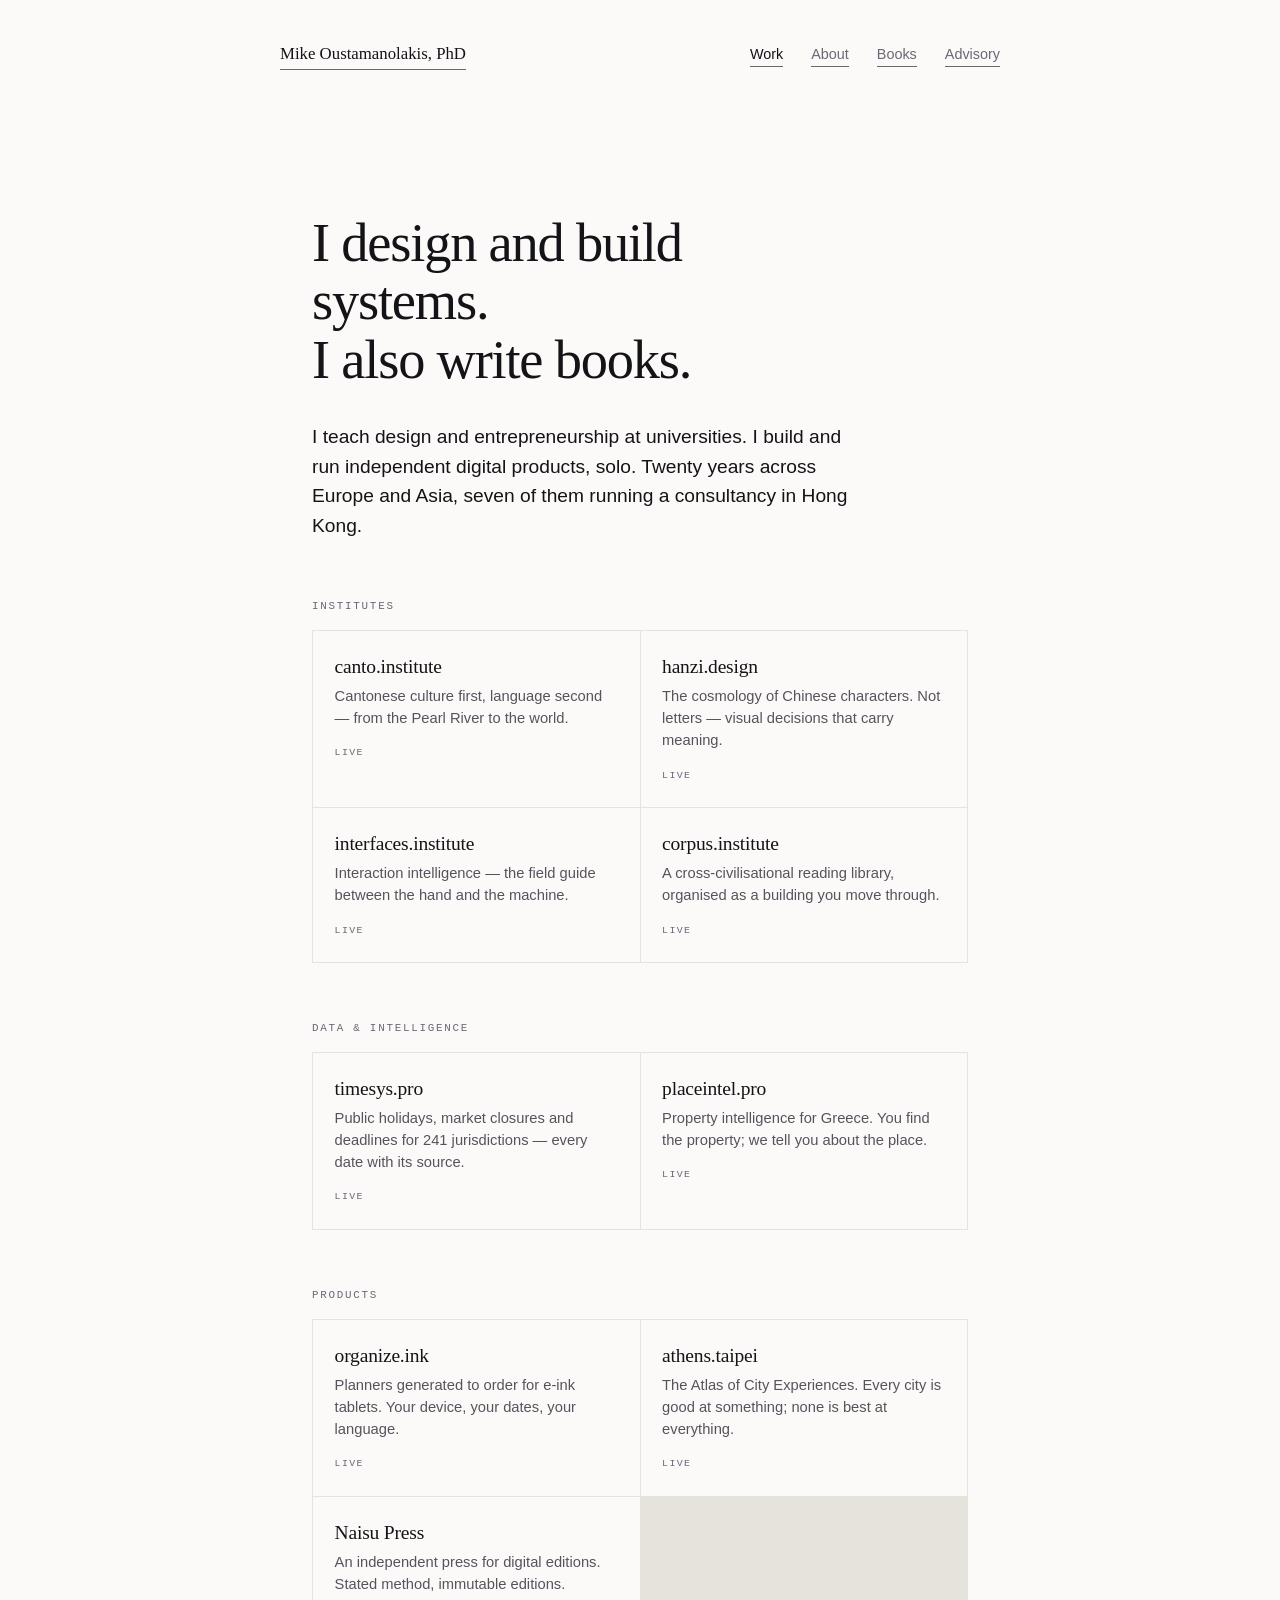
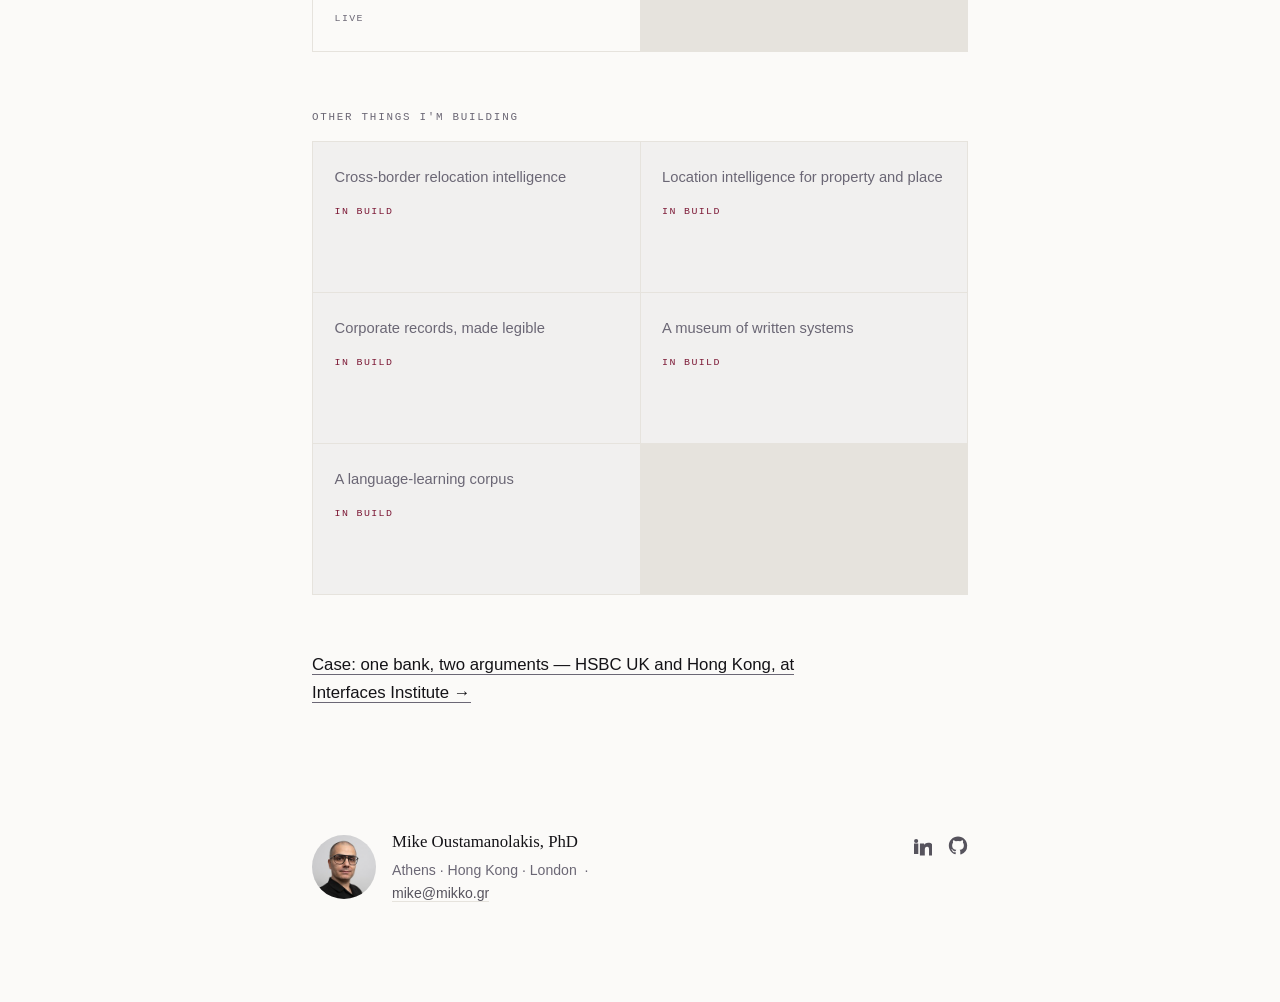
==== commit fea8d457: "Add canto + interfaces; regroup by 618 doctrine; move HSBC case to institute (301); Umami gated to l" ====
--- a/index.html
+++ b/index.html
@@ -5,10 +5,23 @@
 <title>Mike Oustamanolakis, PhD</title>
 <meta name="description" content="I design and build systems. I also write books.">
 <meta property="og:title" content="Mike Oustamanolakis, PhD"><meta property="og:description" content="I design and build systems. I also write books.">
-<meta name="robots" content="noindex,nofollow"><!-- STAGING: remove to publish -->
 <link rel="canonical" href="https://mikko.gr/">
 <link rel="icon" href="data:image/svg+xml,%3Csvg xmlns='http://www.w3.org/2000/svg' viewBox='0 0 32 32'%3E%3Crect width='32' height='32' rx='6' fill='%23141317'/%3E%3Ctext x='16' y='23' font-family='Georgia,serif' font-size='19' font-style='italic' text-anchor='middle' fill='%23FBFAF8'%3Em%3C/text%3E%3C/svg%3E">
 <link rel="stylesheet" href="/assets/site.css">
+<script>
+(function(){if(location.hostname!=='mikko.gr')return;
+var s=document.createElement('script');s.defer=true;
+s.src='https://stats.naisu.pro/script.js';
+s.setAttribute('data-website-id','559e5950-c95c-4702-93f3-a480dc65af40');
+s.setAttribute('data-domains','mikko.gr');
+document.head.appendChild(s);})();
+</script>
+<script type="application/ld+json">
+{"@context":"https://schema.org","@type":"Person","name":"Mike Oustamanolakis",
+"honorificSuffix":"PhD","url":"https://mikko.gr","image":"https://mikko.gr/img/mike-320.jpg",
+"jobTitle":"Design and systems architect",
+"sameAs":["https://www.linkedin.com/in/oustamanolakis","https://github.com/oustaman"]}
+</script>
 </head><body>
 <a class="skip" href="#main">Skip to content</a>
 <header class="site"><div class="wrap">
@@ -20,12 +33,14 @@
 <p class="state">I teach design and entrepreneurship at universities. I build and run independent
 digital products, solo. Twenty years across Europe and Asia, seven of them running a consultancy
 in Hong Kong.</p>
-<p class="groupname">Institutes</p><div class="grid"><a class="card" href="https://hanzi.design"><span class="name">hanzi.design</span><p class="desc">The cosmology of Chinese characters. Not letters — visual decisions that carry meaning.</p><span class="tag">Live</span></a><a class="card" href="https://corpus.institute"><span class="name">corpus.institute</span><p class="desc">A cross-civilisational reading library, organised as a building you move through.</p><span class="tag">Live</span></a><a class="card" href="https://athens.taipei"><span class="name">athens.taipei</span><p class="desc">The Atlas of City Experiences. Every city is good at something; none is best at everything.</p><span class="tag">Live</span></a></div>
-<p class="groupname">Services</p><div class="grid"><a class="card" href="https://timesys.pro"><span class="name">timesys.pro</span><p class="desc">Public holidays, market closures and deadlines for 241 jurisdictions — every date with its source.</p><span class="tag">Live</span></a><a class="card" href="https://placeintel.pro"><span class="name">placeintel.pro</span><p class="desc">Property intelligence for Greece. You find the property; we tell you about the place.</p><span class="tag">Live</span></a></div>
-<p class="groupname">Products</p><div class="grid"><a class="card" href="https://organize.ink"><span class="name">organize.ink</span><p class="desc">Planners generated to order for e-ink tablets. Your device, your dates, your language.</p><span class="tag">Live</span></a><a class="card" href="https://naisu.pro"><span class="name">Naisu Press</span><p class="desc">An independent press for digital editions. Stated method, immutable editions.</p><span class="tag">Live</span></a></div>
+<p class="groupname">Institutes</p><div class="grid"><a class="card" href="https://canto.institute" data-umami-event="venture" data-umami-event-site="canto.institute"><span class="name">canto.institute</span><p class="desc">Cantonese culture first, language second — from the Pearl River to the world.</p><span class="tag">Live</span></a><a class="card" href="https://hanzi.design" data-umami-event="venture" data-umami-event-site="hanzi.design"><span class="name">hanzi.design</span><p class="desc">The cosmology of Chinese characters. Not letters — visual decisions that carry meaning.</p><span class="tag">Live</span></a><a class="card" href="https://interfaces.institute" data-umami-event="venture" data-umami-event-site="interfaces.institute"><span class="name">interfaces.institute</span><p class="desc">Interaction intelligence — the field guide between the hand and the machine.</p><span class="tag">Live</span></a><a class="card" href="https://corpus.institute" data-umami-event="venture" data-umami-event-site="corpus.institute"><span class="name">corpus.institute</span><p class="desc">A cross-civilisational reading library, organised as a building you move through.</p><span class="tag">Live</span></a></div>
+<p class="groupname">Data &amp; intelligence</p><div class="grid"><a class="card" href="https://timesys.pro" data-umami-event="venture" data-umami-event-site="timesys.pro"><span class="name">timesys.pro</span><p class="desc">Public holidays, market closures and deadlines for 241 jurisdictions — every date with its source.</p><span class="tag">Live</span></a><a class="card" href="https://placeintel.pro" data-umami-event="venture" data-umami-event-site="placeintel.pro"><span class="name">placeintel.pro</span><p class="desc">Property intelligence for Greece. You find the property; we tell you about the place.</p><span class="tag">Live</span></a></div>
+<p class="groupname">Products</p><div class="grid"><a class="card" href="https://organize.ink" data-umami-event="venture" data-umami-event-site="organize.ink"><span class="name">organize.ink</span><p class="desc">Planners generated to order for e-ink tablets. Your device, your dates, your language.</p><span class="tag">Live</span></a><a class="card" href="https://athens.taipei" data-umami-event="venture" data-umami-event-site="athens.taipei"><span class="name">athens.taipei</span><p class="desc">The Atlas of City Experiences. Every city is good at something; none is best at everything.</p><span class="tag">Live</span></a><a class="card" href="https://naisu.pro" data-umami-event="venture" data-umami-event-site="Naisu Press"><span class="name">Naisu Press</span><p class="desc">An independent press for digital editions. Stated method, immutable editions.</p><span class="tag">Live</span></a></div>
 <p class="groupname">Other things I'm building</p>
 <div class="grid"><div class="card soon"><p class="desc">Cross-border relocation intelligence</p><span class="tag">In build</span></div><div class="card soon"><p class="desc">Location intelligence for property and place</p><span class="tag">In build</span></div><div class="card soon"><p class="desc">Corporate records, made legible</p><span class="tag">In build</span></div><div class="card soon"><p class="desc">A museum of written systems</p><span class="tag">In build</span></div><div class="card soon"><p class="desc">A language-learning corpus</p><span class="tag">In build</span></div></div>
-<p style="margin-top:3.5rem"><a href="/hsbc">Case: one bank, two arguments &mdash; HSBC UK and Hong Kong &rarr;</a></p>
+<p style="margin-top:3.5rem"><a href="https://interfaces.institute/whole-systems/"
+ data-umami-event="case-hsbc">Case: one bank, two arguments &mdash; HSBC UK and Hong Kong,
+ at Interfaces Institute &rarr;</a></p>
 
 </div></main>
 <footer class="site"><div class="wrap">
--- a/assets/site.css
+++ b/assets/site.css
@@ -111,3 +111,24 @@
 .social a:hover{color:var(--accent)}
 .social svg{width:20px;height:20px;fill:currentColor;display:block}
 .social a:focus-visible{outline:2px solid var(--accent);outline-offset:3px;border-radius:2px}
+
+/* chart */
+.viz{margin:3rem 0;padding:0}
+.viz svg{width:100%;height:auto;display:block}
+.viz figcaption{font-size:.85rem;color:var(--fg-3);margin-bottom:1.25rem}
+.seg{stroke:var(--bg);stroke-width:0}
+.ctx{fill:#948e86}.d1{fill:#7d1a37}.d2{fill:#c2687e}
+.pct{font-family:var(--sans);font-size:13px;text-anchor:middle;font-weight:500}
+.on-ctx,.on-d2{fill:#141317}.on-d1{fill:#fbfaf8}
+.rowlab{font-family:var(--mono);font-size:11px;fill:var(--fg-3);letter-spacing:.08em;text-transform:uppercase}
+.dlabel{font-family:var(--sans);font-size:12.5px;text-anchor:middle;fill:var(--fg);font-weight:600}
+.key{font-size:.85rem;color:var(--fg-2);margin-top:1.25rem;display:flex;align-items:center;flex-wrap:wrap;gap:.35rem}
+.sw{width:13px;height:13px;border-radius:2px;display:inline-block;margin-right:.4rem}
+.sw.ctx{background:#948e86}.sw.d1{background:#7d1a37}.sw.d2{background:#c2687e;margin-left:-.15rem}
+.viz details{margin-top:1.5rem}
+.viz summary{font-size:.88rem;color:var(--fg-2);cursor:pointer}
+.viz summary:focus-visible{outline:2px solid var(--accent);outline-offset:3px}
+@media (prefers-color-scheme:dark){
+ .ctx{fill:#8a857b}.d1{fill:#e08aa1}.d2{fill:#a84d66}
+ .on-ctx{fill:#141317}.on-d1{fill:#141317}.on-d2{fill:#f4f2ee}
+ .sw.ctx{background:#8a857b}.sw.d1{background:#e08aa1}.sw.d2{background:#a84d66}}
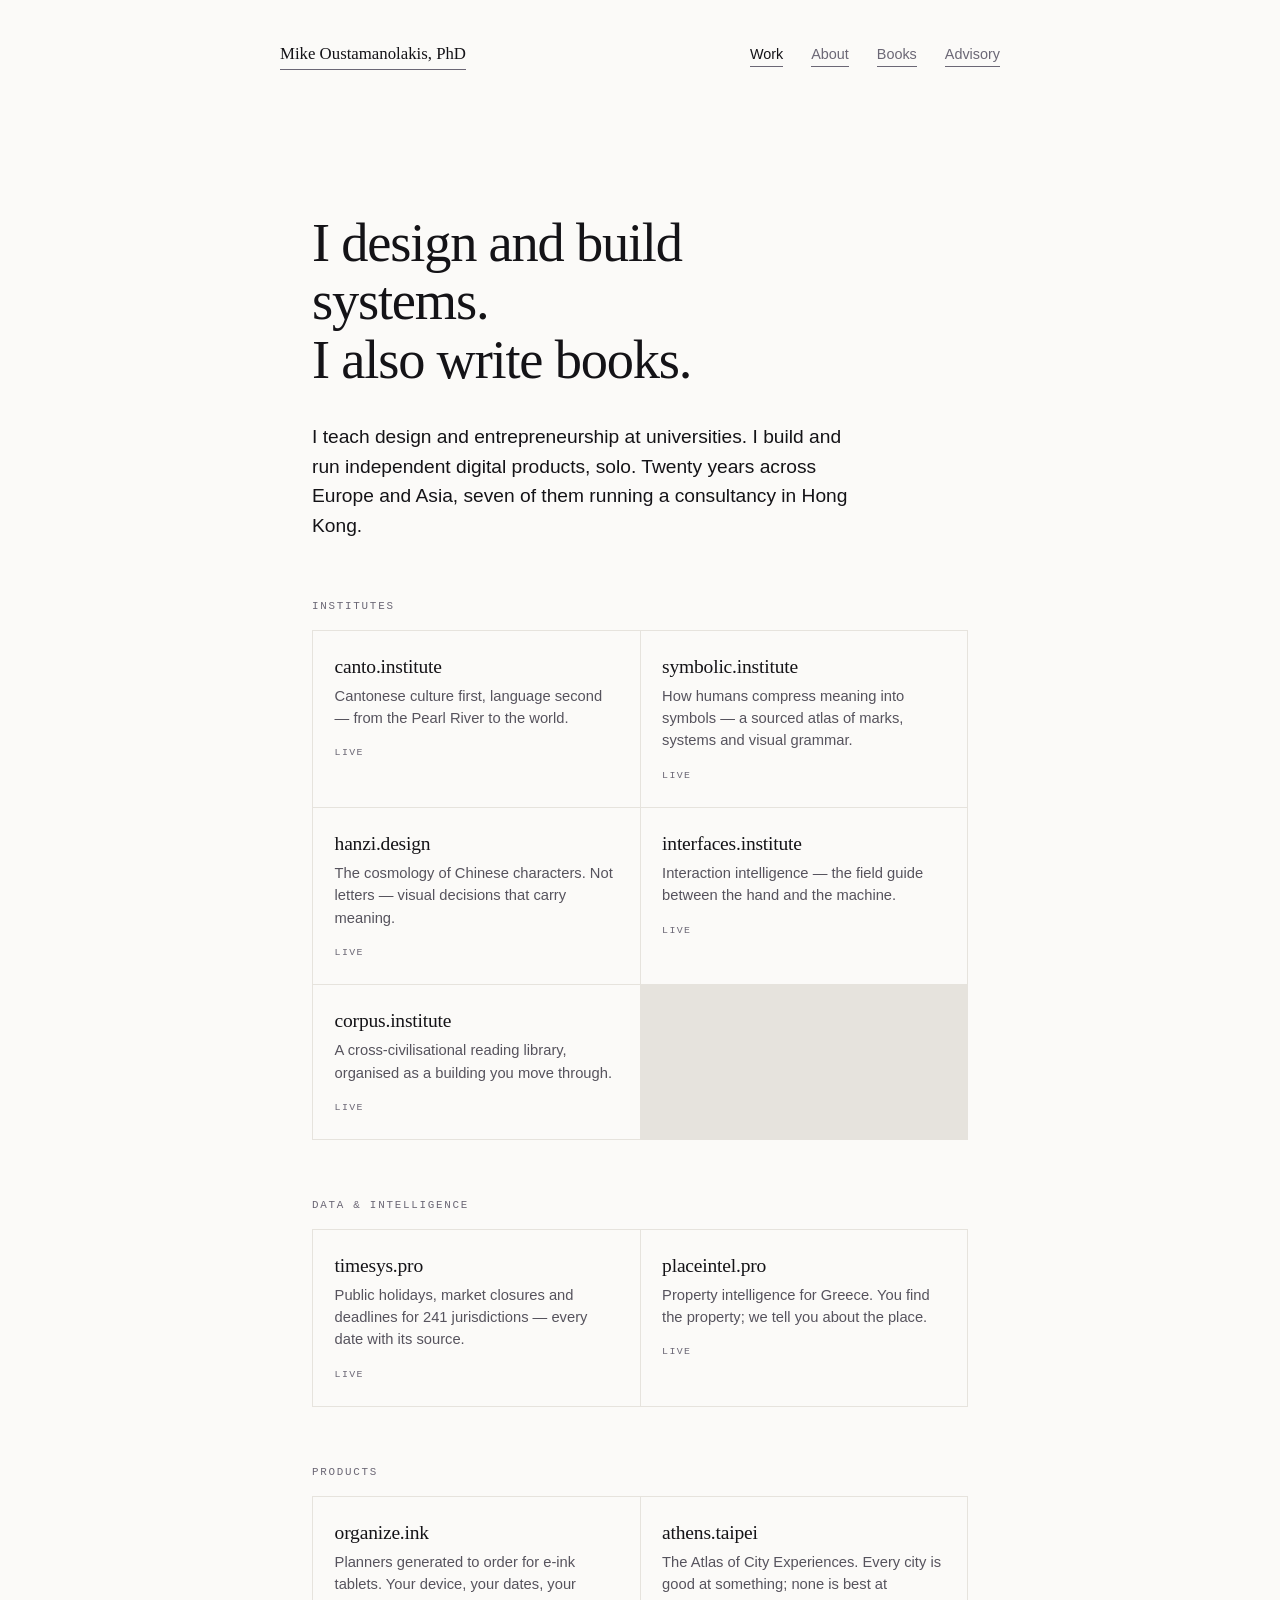
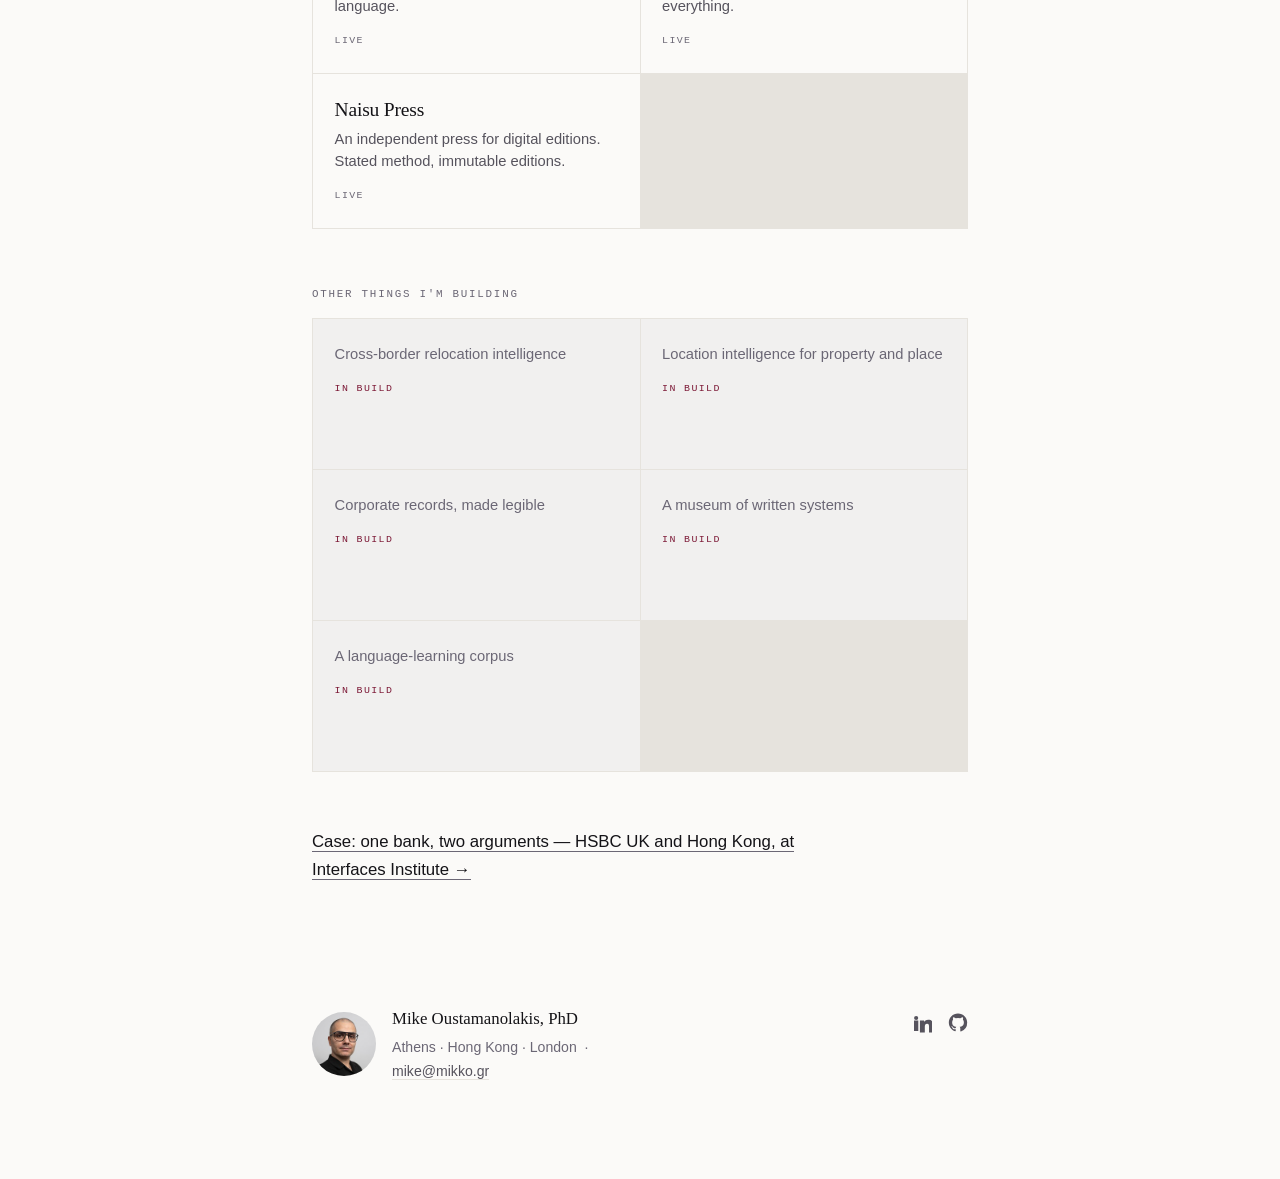
==== commit d0c2b18c: "Add symbolic.institute to the grid" ====
--- a/index.html
+++ b/index.html
@@ -33,7 +33,7 @@
 <p class="state">I teach design and entrepreneurship at universities. I build and run independent
 digital products, solo. Twenty years across Europe and Asia, seven of them running a consultancy
 in Hong Kong.</p>
-<p class="groupname">Institutes</p><div class="grid"><a class="card" href="https://canto.institute" data-umami-event="venture" data-umami-event-site="canto.institute"><span class="name">canto.institute</span><p class="desc">Cantonese culture first, language second — from the Pearl River to the world.</p><span class="tag">Live</span></a><a class="card" href="https://hanzi.design" data-umami-event="venture" data-umami-event-site="hanzi.design"><span class="name">hanzi.design</span><p class="desc">The cosmology of Chinese characters. Not letters — visual decisions that carry meaning.</p><span class="tag">Live</span></a><a class="card" href="https://interfaces.institute" data-umami-event="venture" data-umami-event-site="interfaces.institute"><span class="name">interfaces.institute</span><p class="desc">Interaction intelligence — the field guide between the hand and the machine.</p><span class="tag">Live</span></a><a class="card" href="https://corpus.institute" data-umami-event="venture" data-umami-event-site="corpus.institute"><span class="name">corpus.institute</span><p class="desc">A cross-civilisational reading library, organised as a building you move through.</p><span class="tag">Live</span></a></div>
+<p class="groupname">Institutes</p><div class="grid"><a class="card" href="https://canto.institute" data-umami-event="venture" data-umami-event-site="canto.institute"><span class="name">canto.institute</span><p class="desc">Cantonese culture first, language second — from the Pearl River to the world.</p><span class="tag">Live</span></a><a class="card" href="https://symbolic.institute" data-umami-event="venture" data-umami-event-site="symbolic.institute"><span class="name">symbolic.institute</span><p class="desc">How humans compress meaning into symbols &mdash; a sourced atlas of marks, systems and visual grammar.</p><span class="tag">Live</span></a><a class="card" href="https://hanzi.design" data-umami-event="venture" data-umami-event-site="hanzi.design"><span class="name">hanzi.design</span><p class="desc">The cosmology of Chinese characters. Not letters — visual decisions that carry meaning.</p><span class="tag">Live</span></a><a class="card" href="https://interfaces.institute" data-umami-event="venture" data-umami-event-site="interfaces.institute"><span class="name">interfaces.institute</span><p class="desc">Interaction intelligence — the field guide between the hand and the machine.</p><span class="tag">Live</span></a><a class="card" href="https://corpus.institute" data-umami-event="venture" data-umami-event-site="corpus.institute"><span class="name">corpus.institute</span><p class="desc">A cross-civilisational reading library, organised as a building you move through.</p><span class="tag">Live</span></a></div>
 <p class="groupname">Data &amp; intelligence</p><div class="grid"><a class="card" href="https://timesys.pro" data-umami-event="venture" data-umami-event-site="timesys.pro"><span class="name">timesys.pro</span><p class="desc">Public holidays, market closures and deadlines for 241 jurisdictions — every date with its source.</p><span class="tag">Live</span></a><a class="card" href="https://placeintel.pro" data-umami-event="venture" data-umami-event-site="placeintel.pro"><span class="name">placeintel.pro</span><p class="desc">Property intelligence for Greece. You find the property; we tell you about the place.</p><span class="tag">Live</span></a></div>
 <p class="groupname">Products</p><div class="grid"><a class="card" href="https://organize.ink" data-umami-event="venture" data-umami-event-site="organize.ink"><span class="name">organize.ink</span><p class="desc">Planners generated to order for e-ink tablets. Your device, your dates, your language.</p><span class="tag">Live</span></a><a class="card" href="https://athens.taipei" data-umami-event="venture" data-umami-event-site="athens.taipei"><span class="name">athens.taipei</span><p class="desc">The Atlas of City Experiences. Every city is good at something; none is best at everything.</p><span class="tag">Live</span></a><a class="card" href="https://naisu.pro" data-umami-event="venture" data-umami-event-site="Naisu Press"><span class="name">Naisu Press</span><p class="desc">An independent press for digital editions. Stated method, immutable editions.</p><span class="tag">Live</span></a></div>
 <p class="groupname">Other things I'm building</p>
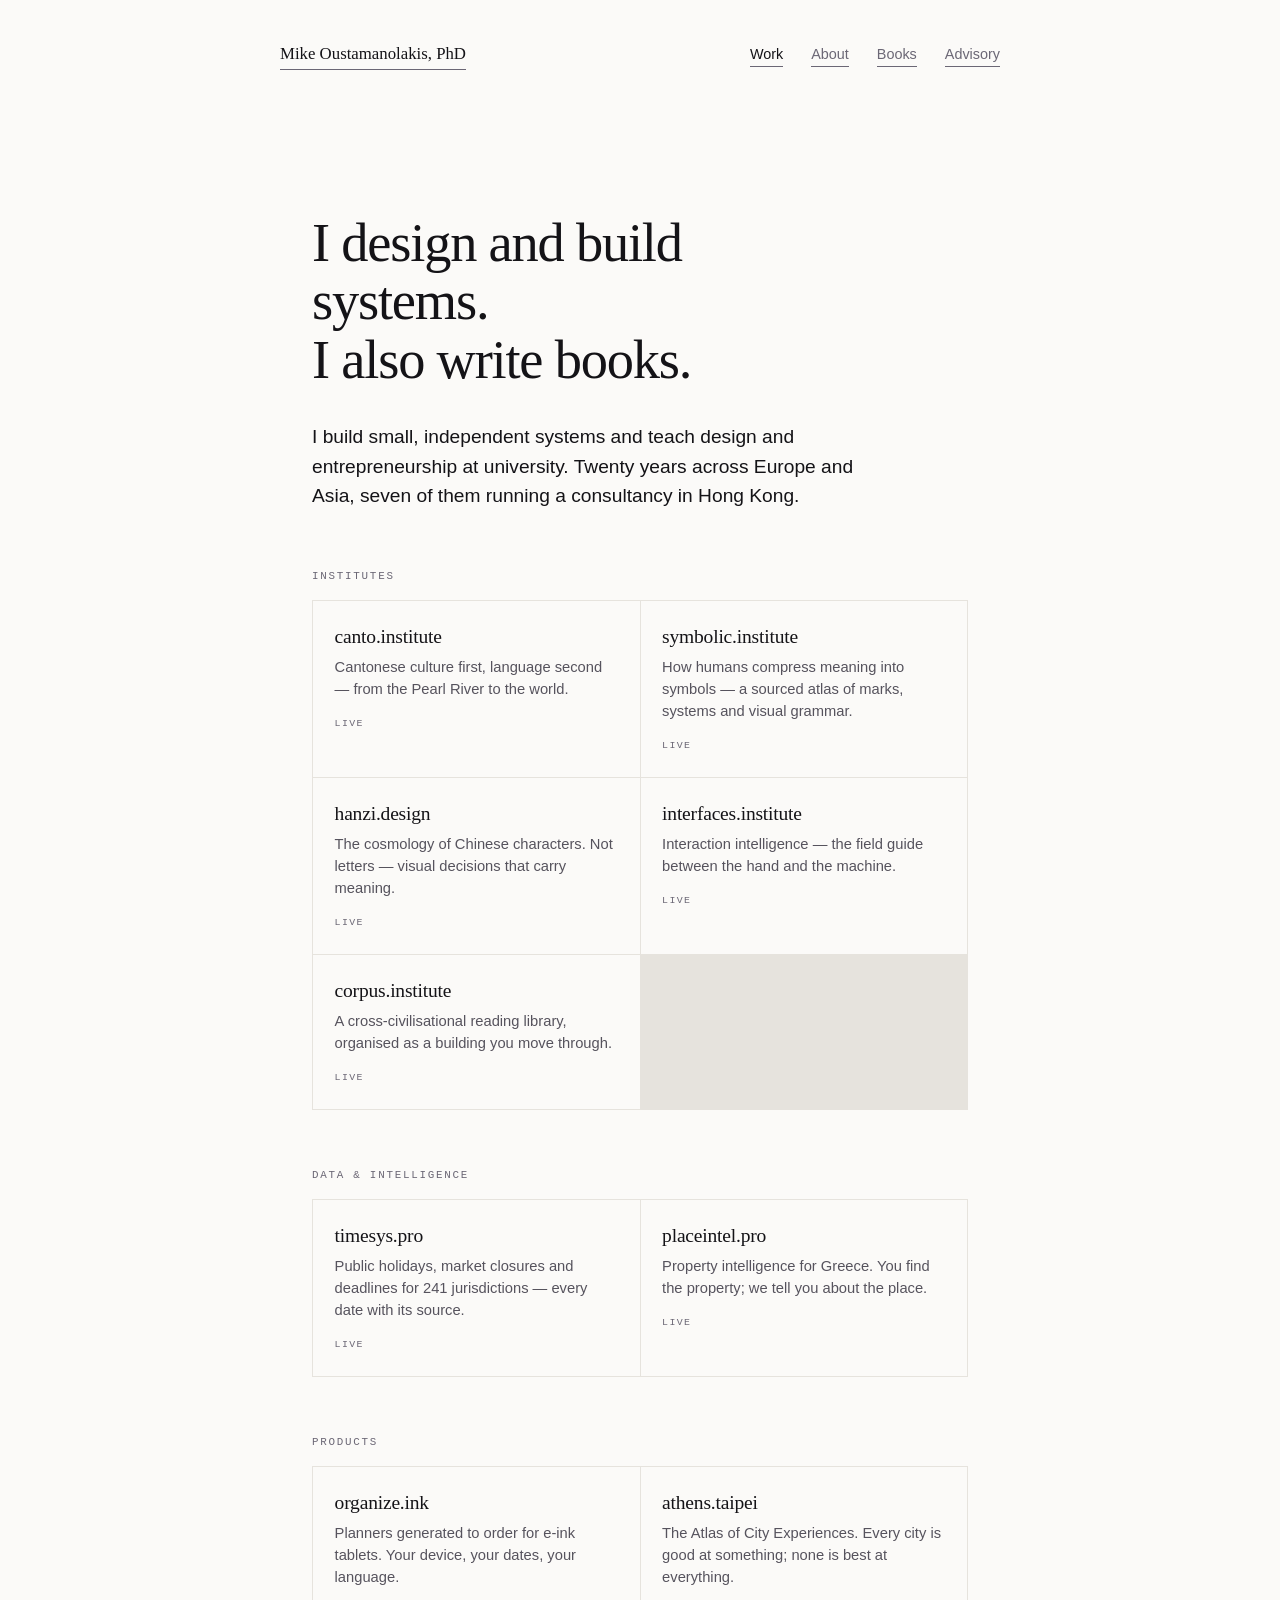
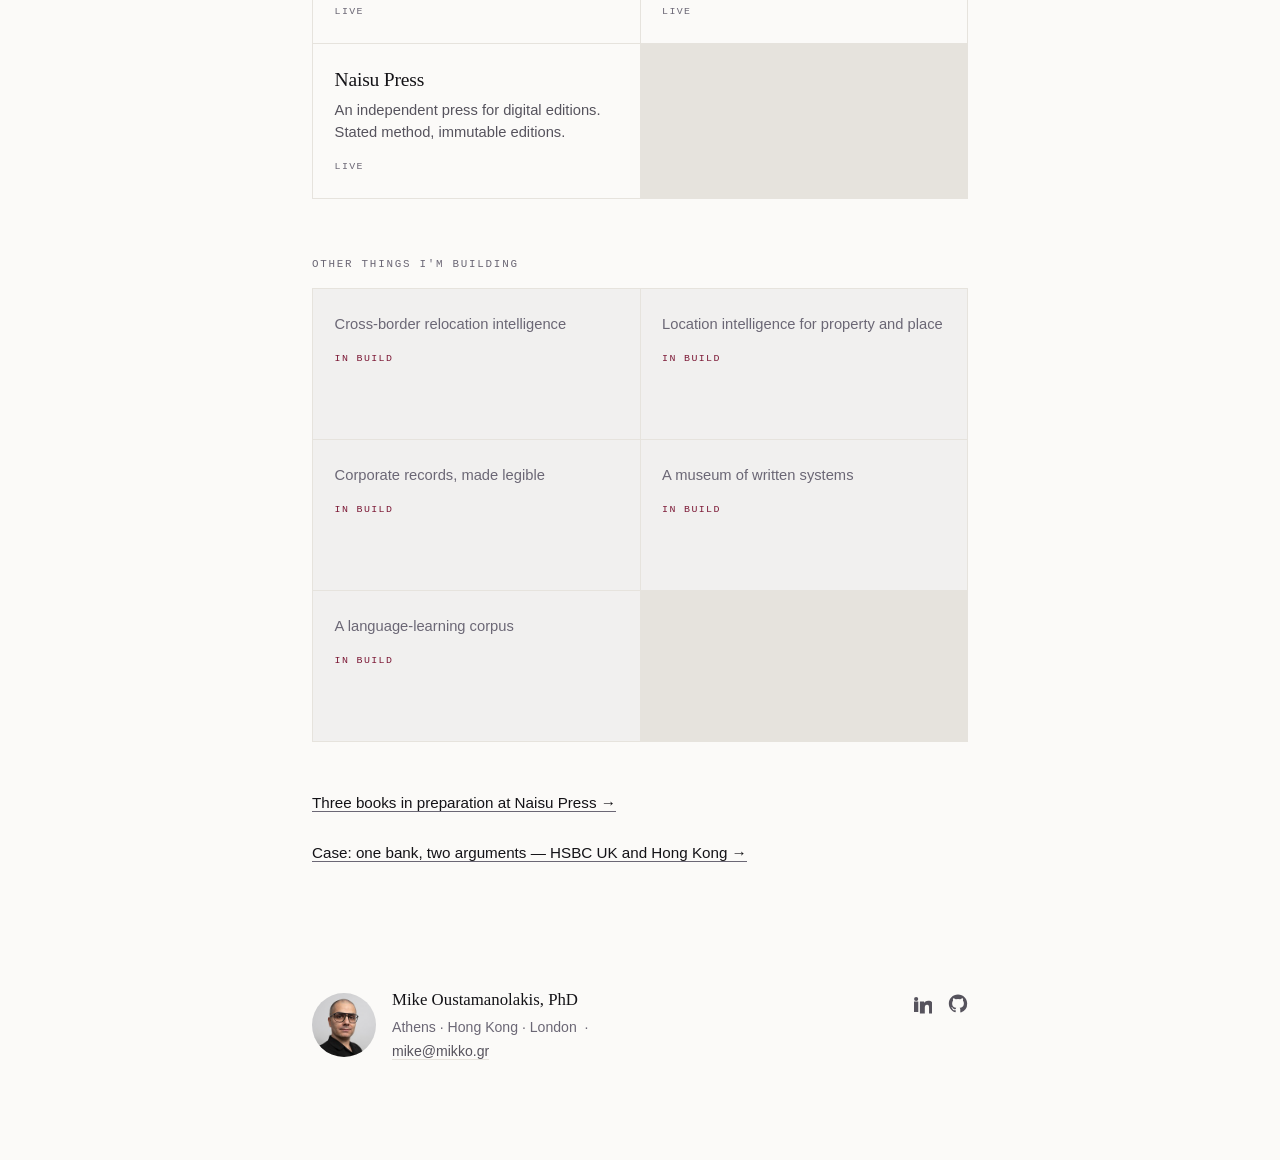
==== commit 24712082: "Design review: auto-fit grid, build-first copy, present-tense practice, trim training, surface books" ====
--- a/index.html
+++ b/index.html
@@ -30,17 +30,15 @@
 <main id="main"><div class="wrap">
 
 <h1>I design and build systems.<br>I also write books.</h1>
-<p class="state">I teach design and entrepreneurship at universities. I build and run independent
-digital products, solo. Twenty years across Europe and Asia, seven of them running a consultancy
-in Hong Kong.</p>
+<p class="state">I build small, independent systems and teach design and entrepreneurship at university. Twenty years across Europe and Asia, seven of them running a consultancy in Hong Kong.</p>
 <p class="groupname">Institutes</p><div class="grid"><a class="card" href="https://canto.institute" data-umami-event="venture" data-umami-event-site="canto.institute"><span class="name">canto.institute</span><p class="desc">Cantonese culture first, language second — from the Pearl River to the world.</p><span class="tag">Live</span></a><a class="card" href="https://symbolic.institute" data-umami-event="venture" data-umami-event-site="symbolic.institute"><span class="name">symbolic.institute</span><p class="desc">How humans compress meaning into symbols &mdash; a sourced atlas of marks, systems and visual grammar.</p><span class="tag">Live</span></a><a class="card" href="https://hanzi.design" data-umami-event="venture" data-umami-event-site="hanzi.design"><span class="name">hanzi.design</span><p class="desc">The cosmology of Chinese characters. Not letters — visual decisions that carry meaning.</p><span class="tag">Live</span></a><a class="card" href="https://interfaces.institute" data-umami-event="venture" data-umami-event-site="interfaces.institute"><span class="name">interfaces.institute</span><p class="desc">Interaction intelligence — the field guide between the hand and the machine.</p><span class="tag">Live</span></a><a class="card" href="https://corpus.institute" data-umami-event="venture" data-umami-event-site="corpus.institute"><span class="name">corpus.institute</span><p class="desc">A cross-civilisational reading library, organised as a building you move through.</p><span class="tag">Live</span></a></div>
 <p class="groupname">Data &amp; intelligence</p><div class="grid"><a class="card" href="https://timesys.pro" data-umami-event="venture" data-umami-event-site="timesys.pro"><span class="name">timesys.pro</span><p class="desc">Public holidays, market closures and deadlines for 241 jurisdictions — every date with its source.</p><span class="tag">Live</span></a><a class="card" href="https://placeintel.pro" data-umami-event="venture" data-umami-event-site="placeintel.pro"><span class="name">placeintel.pro</span><p class="desc">Property intelligence for Greece. You find the property; we tell you about the place.</p><span class="tag">Live</span></a></div>
 <p class="groupname">Products</p><div class="grid"><a class="card" href="https://organize.ink" data-umami-event="venture" data-umami-event-site="organize.ink"><span class="name">organize.ink</span><p class="desc">Planners generated to order for e-ink tablets. Your device, your dates, your language.</p><span class="tag">Live</span></a><a class="card" href="https://athens.taipei" data-umami-event="venture" data-umami-event-site="athens.taipei"><span class="name">athens.taipei</span><p class="desc">The Atlas of City Experiences. Every city is good at something; none is best at everything.</p><span class="tag">Live</span></a><a class="card" href="https://naisu.pro" data-umami-event="venture" data-umami-event-site="Naisu Press"><span class="name">Naisu Press</span><p class="desc">An independent press for digital editions. Stated method, immutable editions.</p><span class="tag">Live</span></a></div>
 <p class="groupname">Other things I'm building</p>
 <div class="grid"><div class="card soon"><p class="desc">Cross-border relocation intelligence</p><span class="tag">In build</span></div><div class="card soon"><p class="desc">Location intelligence for property and place</p><span class="tag">In build</span></div><div class="card soon"><p class="desc">Corporate records, made legible</p><span class="tag">In build</span></div><div class="card soon"><p class="desc">A museum of written systems</p><span class="tag">In build</span></div><div class="card soon"><p class="desc">A language-learning corpus</p><span class="tag">In build</span></div></div>
-<p style="margin-top:3.5rem"><a href="https://interfaces.institute/whole-systems/"
- data-umami-event="case-hsbc">Case: one bank, two arguments &mdash; HSBC UK and Hong Kong,
- at Interfaces Institute &rarr;</a></p>
+<p style="margin-top:3rem;font-size:.95rem"><a href="/writing" data-umami-event="books">Three books in preparation at Naisu Press &rarr;</a></p>
+<p style="margin-top:.75rem;font-size:.95rem"><a href="https://interfaces.institute/whole-systems/"
+ data-umami-event="case-hsbc">Case: one bank, two arguments &mdash; HSBC UK and Hong Kong &rarr;</a></p>
 
 </div></main>
 <footer class="site"><div class="wrap">
--- a/assets/site.css
+++ b/assets/site.css
@@ -29,7 +29,7 @@
 h1{font-family:var(--serif);font-weight:400;letter-spacing:-.022em;line-height:1.08;
   font-size:clamp(2.3rem,6vw,3.4rem);margin:0 0 2rem;max-width:16ch}
 h1.wide{max-width:20ch}
-p{margin:0 0 1.5rem;color:var(--fg-2);max-width:58ch;font-size:1.05rem}
+p{margin:0 0 1.5rem;color:var(--fg-2);max-width:56ch;font-size:1.05rem}
 p.state{color:var(--fg);font-size:1.2rem;line-height:1.55;max-width:52ch}
 a{color:var(--fg);text-decoration:none;border-bottom:1px solid var(--fg-3)}
 a:hover{border-bottom-color:var(--accent)}
@@ -82,7 +82,7 @@
 .talk{margin-top:5rem;padding-top:2.5rem;border-top:1px solid var(--fg-3)}
 
 /* venture grid */
-.grid{display:grid;grid-template-columns:repeat(auto-fill,minmax(230px,1fr));
+.grid{display:grid;grid-template-columns:repeat(auto-fit,minmax(230px,1fr));
   gap:1px;background:var(--rule);border:1px solid var(--rule);margin:3.5rem 0 0}
 .card{background:var(--bg);padding:1.5rem 1.35rem 1.4rem;display:block;border:0;min-height:150px}
 a.card:hover{background:var(--card-hover,transparent);border:0}
